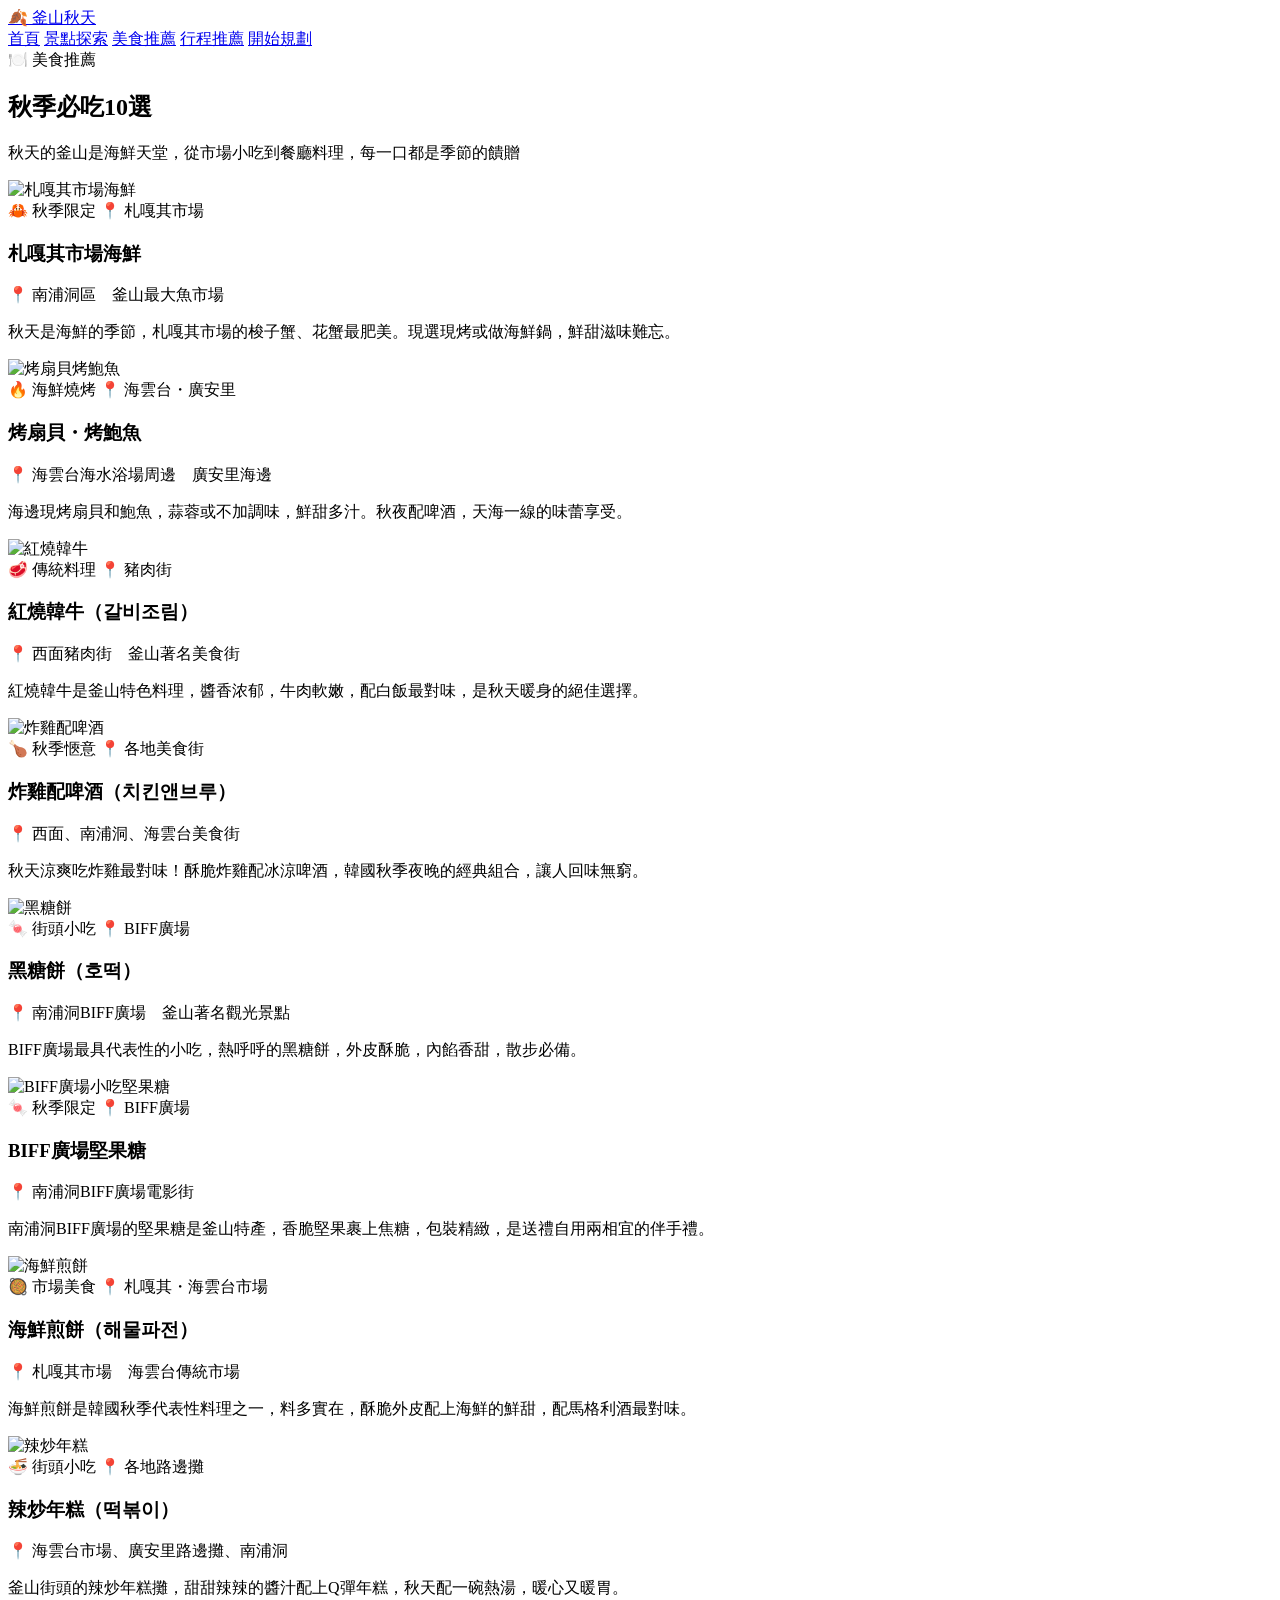
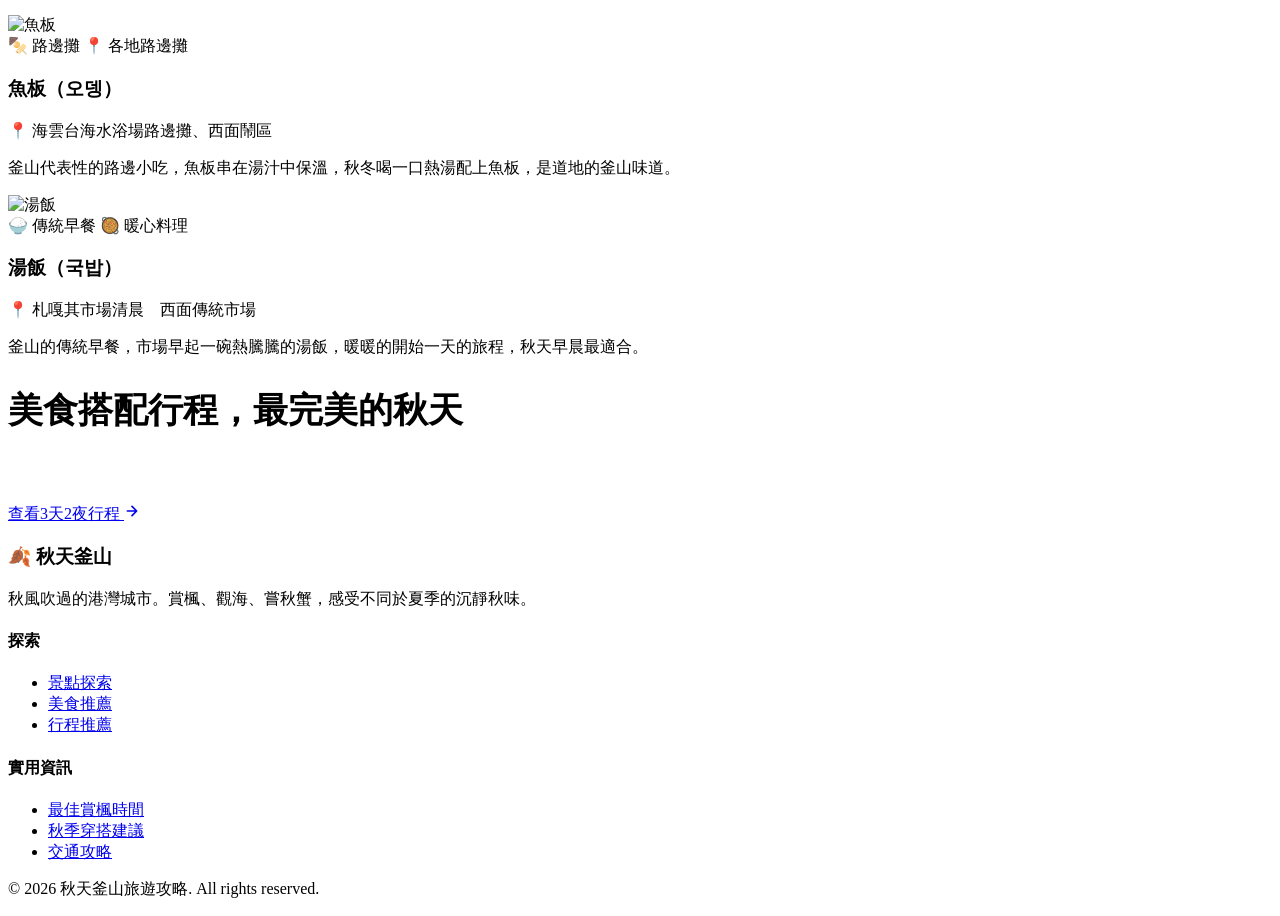
==== food.html @ a0a05d63 "Add food.html" ====
<!DOCTYPE html>
<html lang="zh-TW">
<head>
  <meta charset="UTF-8">
  <meta name="viewport" content="width=device-width, initial-scale=1.0">
  <title>美食推薦 | 秋天釜山・港灣的溫柔時光</title>
  <meta name="description" content="釜山秋季必吃10道美食：秋季螃蟹、烤扇貝、炸雞配啤酒、黑糖餅等。">
  <link rel="stylesheet" href="css/style.css">
  <link rel="icon" type="image/svg+xml" href="data:image/svg+xml,<svg xmlns='http://www.w3.org/2000/svg' viewBox='0 0 100 100'><text y='.9em' font-size='90'>🍂</text></svg>">
</head>
<body>

  <!-- HEADER -->
  <header class="header">
    <div class="header__inner">
      <a href="index.html" class="header__logo">
        🍂 <span>釜山</span>秋天
      </a>
      <nav class="nav" id="nav">
        <a href="index.html" class="nav__link">首頁</a>
        <a href="spots.html" class="nav__link">景點探索</a>
        <a href="food.html" class="nav__link active">美食推薦</a>
        <a href="itinerary.html" class="nav__link">行程推薦</a>
        <a href="itinerary.html" class="nav__cta">開始規劃</a>
      </nav>
      <div class="nav-toggle" id="navToggle" aria-label="選單">
        <span></span><span></span><span></span>
      </div>
    </div>
  </header>

  <!-- PAGE HEADER -->
  <section class="page-header">
    <div class="page-header__content container">
      <div class="page-header__eyebrow">
        <span>🍽️</span> 美食推薦
      </div>
      <h1 class="page-header__title">秋季必吃10選</h1>
      <p class="page-header__subtitle">秋天的釜山是海鮮天堂，從市場小吃到餐廳料理，每一口都是季節的饋贈</p>
    </div>
  </section>

  <!-- FOOD SECTION -->
  <section class="section" style="background: var(--bg-cream);">
    <div class="container">
      <div class="food-full-grid">

        <!-- food_01 -->
        <div class="food-full-card">
          <img class="food-full-card__img" src="images/food/food_01.jpg" alt="札嘎其市場海鮮" loading="lazy">
          <div class="food-full-card__body">
            <div class="spot-card__tags" style="margin-bottom:8px;">
              <span class="tag tag--gold">🦀 秋季限定</span>
              <span class="tag tag--navy">📍 札嘎其市場</span>
            </div>
            <h3 class="food-full-card__title">札嘎其市場海鮮</h3>
            <p class="food-full-card__location">📍 南浦洞區　釜山最大魚市場</p>
            <p class="food-full-card__desc">秋天是海鮮的季節，札嘎其市場的梭子蟹、花蟹最肥美。現選現烤或做海鮮鍋，鮮甜滋味難忘。</p>
          </div>
        </div>

        <!-- food_02 -->
        <div class="food-full-card">
          <img class="food-full-card__img" src="images/food/food_02.jpg" alt="烤扇貝烤鮑魚" loading="lazy">
          <div class="food-full-card__body">
            <div class="spot-card__tags" style="margin-bottom:8px;">
              <span class="tag tag--primary">🔥 海鮮燒烤</span>
              <span class="tag tag--navy">📍 海雲台・廣安里</span>
            </div>
            <h3 class="food-full-card__title">烤扇貝・烤鮑魚</h3>
            <p class="food-full-card__location">📍 海雲台海水浴場周邊　廣安里海邊</p>
            <p class="food-full-card__desc">海邊現烤扇貝和鮑魚，蒜蓉或不加調味，鮮甜多汁。秋夜配啤酒，天海一線的味蕾享受。</p>
          </div>
        </div>

        <!-- food_03 -->
        <div class="food-full-card">
          <img class="food-full-card__img" src="images/food/food_03.jpg" alt="紅燒韓牛" loading="lazy">
          <div class="food-full-card__body">
            <div class="spot-card__tags" style="margin-bottom:8px;">
              <span class="tag tag--coral">🥩 傳統料理</span>
              <span class="tag tag--navy">📍 豬肉街</span>
            </div>
            <h3 class="food-full-card__title">紅燒韓牛（갈비조림）</h3>
            <p class="food-full-card__location">📍 西面豬肉街　釜山著名美食街</p>
            <p class="food-full-card__desc">紅燒韓牛是釜山特色料理，醬香浓郁，牛肉軟嫩，配白飯最對味，是秋天暖身的絕佳選擇。</p>
          </div>
        </div>

        <!-- food_04 -->
        <div class="food-full-card">
          <img class="food-full-card__img" src="images/food/food_04_crop.jpg" alt="炸雞配啤酒" loading="lazy">
          <div class="food-full-card__body">
            <div class="spot-card__tags" style="margin-bottom:8px;">
              <span class="tag tag--coral">🍗 秋季愜意</span>
              <span class="tag tag--navy">📍 各地美食街</span>
            </div>
            <h3 class="food-full-card__title">炸雞配啤酒（치킨앤브루）</h3>
            <p class="food-full-card__location">📍 西面、南浦洞、海雲台美食街</p>
            <p class="food-full-card__desc">秋天涼爽吃炸雞最對味！酥脆炸雞配冰涼啤酒，韓國秋季夜晚的經典組合，讓人回味無窮。</p>
          </div>
        </div>

        <!-- food_05 -->
        <div class="food-full-card">
          <img class="food-full-card__img" src="images/food/food_05.jpg" alt="黑糖餅" loading="lazy">
          <div class="food-full-card__body">
            <div class="spot-card__tags" style="margin-bottom:8px;">
              <span class="tag tag--gold">🍬 街頭小吃</span>
              <span class="tag tag--navy">📍 BIFF廣場</span>
            </div>
            <h3 class="food-full-card__title">黑糖餅（호떡）</h3>
            <p class="food-full-card__location">📍 南浦洞BIFF廣場　釜山著名觀光景點</p>
            <p class="food-full-card__desc">BIFF廣場最具代表性的小吃，熱呼呼的黑糖餅，外皮酥脆，內餡香甜，散步必備。</p>
          </div>
        </div>

        <!-- food_06 -->
        <div class="food-full-card">
          <img class="food-full-card__img" src="images/food/food_06.jpg" alt="BIFF廣場小吃堅果糖" loading="lazy">
          <div class="food-full-card__body">
            <div class="spot-card__tags" style="margin-bottom:8px;">
              <span class="tag tag--gold">🍬 秋季限定</span>
              <span class="tag tag--navy">📍 BIFF廣場</span>
            </div>
            <h3 class="food-full-card__title">BIFF廣場堅果糖</h3>
            <p class="food-full-card__location">📍 南浦洞BIFF廣場電影街</p>
            <p class="food-full-card__desc">南浦洞BIFF廣場的堅果糖是釜山特產，香脆堅果裹上焦糖，包裝精緻，是送禮自用兩相宜的伴手禮。</p>
          </div>
        </div>

        <!-- food_07 -->
        <div class="food-full-card">
          <img class="food-full-card__img" src="images/food/food_07_crop.jpg" alt="海鮮煎餅" loading="lazy">
          <div class="food-full-card__body">
            <div class="spot-card__tags" style="margin-bottom:8px;">
              <span class="tag tag--primary">🥘 市場美食</span>
              <span class="tag tag--navy">📍 札嘎其・海雲台市場</span>
            </div>
            <h3 class="food-full-card__title">海鮮煎餅（해물파전）</h3>
            <p class="food-full-card__location">📍 札嘎其市場　海雲台傳統市場</p>
            <p class="food-full-card__desc">海鮮煎餅是韓國秋季代表性料理之一，料多實在，酥脆外皮配上海鮮的鮮甜，配馬格利酒最對味。</p>
          </div>
        </div>

        <!-- food_08 -->
        <div class="food-full-card">
          <img class="food-full-card__img" src="images/food/food_08.jpg" alt="辣炒年糕" loading="lazy">
          <div class="food-full-card__body">
            <div class="spot-card__tags" style="margin-bottom:8px;">
              <span class="tag tag--coral">🍜 街頭小吃</span>
              <span class="tag tag--navy">📍 各地路邊攤</span>
            </div>
            <h3 class="food-full-card__title">辣炒年糕（떡볶이）</h3>
            <p class="food-full-card__location">📍 海雲台市場、廣安里路邊攤、南浦洞</p>
            <p class="food-full-card__desc">釜山街頭的辣炒年糕攤，甜甜辣辣的醬汁配上Q彈年糕，秋天配一碗熱湯，暖心又暖胃。</p>
          </div>
        </div>

        <!-- food_09 -->
        <div class="food-full-card">
          <img class="food-full-card__img" src="images/food/food_09_crop.jpg" alt="魚板" loading="lazy">
          <div class="food-full-card__body">
            <div class="spot-card__tags" style="margin-bottom:8px;">
              <span class="tag tag--primary">🍢 路邊攤</span>
              <span class="tag tag--navy">📍 各地路邊攤</span>
            </div>
            <h3 class="food-full-card__title">魚板（오뎅）</h3>
            <p class="food-full-card__location">📍 海雲台海水浴場路邊攤、西面鬧區</p>
            <p class="food-full-card__desc">釜山代表性的路邊小吃，魚板串在湯汁中保溫，秋冬喝一口熱湯配上魚板，是道地的釜山味道。</p>
          </div>
        </div>

        <!-- food_10 -->
        <div class="food-full-card">
          <img class="food-full-card__img" src="images/food/food_10.jpg" alt="湯飯" loading="lazy">
          <div class="food-full-card__body">
            <div class="spot-card__tags" style="margin-bottom:8px;">
              <span class="tag tag--navy">🍚 傳統早餐</span>
              <span class="tag tag--gold">🥘 暖心料理</span>
            </div>
            <h3 class="food-full-card__title">湯飯（국밥）</h3>
            <p class="food-full-card__location">📍 札嘎其市場清晨　西面傳統市場</p>
            <p class="food-full-card__desc">釜山的傳統早餐，市場早起一碗熱騰騰的湯飯，暖暖的開始一天的旅程，秋天早晨最適合。</p>
          </div>
        </div>

      </div>
    </div>
  </section>

  <!-- CTA -->
  <section class="section" style="background: var(--secondary);">
    <div class="container text-center">
      <h2 style="font-family: var(--font-serif); color: var(--text-light); font-size: clamp(1.6rem, 3vw, 2.2rem); margin-bottom: 12px;">美食搭配行程，最完美的秋天</h2>
      <p style="color: rgba(255,255,255,0.65); margin-bottom: 32px;">安排好美食，接下來就是3天2夜的完整行程</p>
      <a href="itinerary.html" class="btn btn--primary">查看3天2夜行程 <svg width="16" height="16" viewBox="0 0 24 24" fill="none" stroke="currentColor" stroke-width="2.5" stroke-linecap="round" stroke-linejoin="round"><path d="M5 12h14M12 5l7 7-7 7"/></svg></a>
    </div>
  </section>

  <!-- FOOTER -->
  <footer class="footer">
    <div class="footer__inner">
      <div class="footer__top">
        <div class="footer__brand">
          <h3>🍂 秋天<span>釜山</span></h3>
          <p>秋風吹過的港灣城市。賞楓、觀海、嘗秋蟹，感受不同於夏季的沉靜秋味。</p>
        </div>
        <div class="footer__col">
          <h4>探索</h4>
          <ul>
            <li><a href="spots.html">景點探索</a></li>
            <li><a href="food.html">美食推薦</a></li>
            <li><a href="itinerary.html">行程推薦</a></li>
          </ul>
        </div>
        <div class="footer__col">
          <h4>實用資訊</h4>
          <ul>
            <li><a href="#">最佳賞楓時間</a></li>
            <li><a href="#">秋季穿搭建議</a></li>
            <li><a href="#">交通攻略</a></li>
          </ul>
        </div>
      </div>
      <div class="footer__bottom">
        <p class="footer__copy">&copy; 2026 秋天釜山旅遊攻略. All rights reserved.</p>
      </div>
    </div>
  </footer>

  <script src="js/main.js"></script>
</body>
</html>
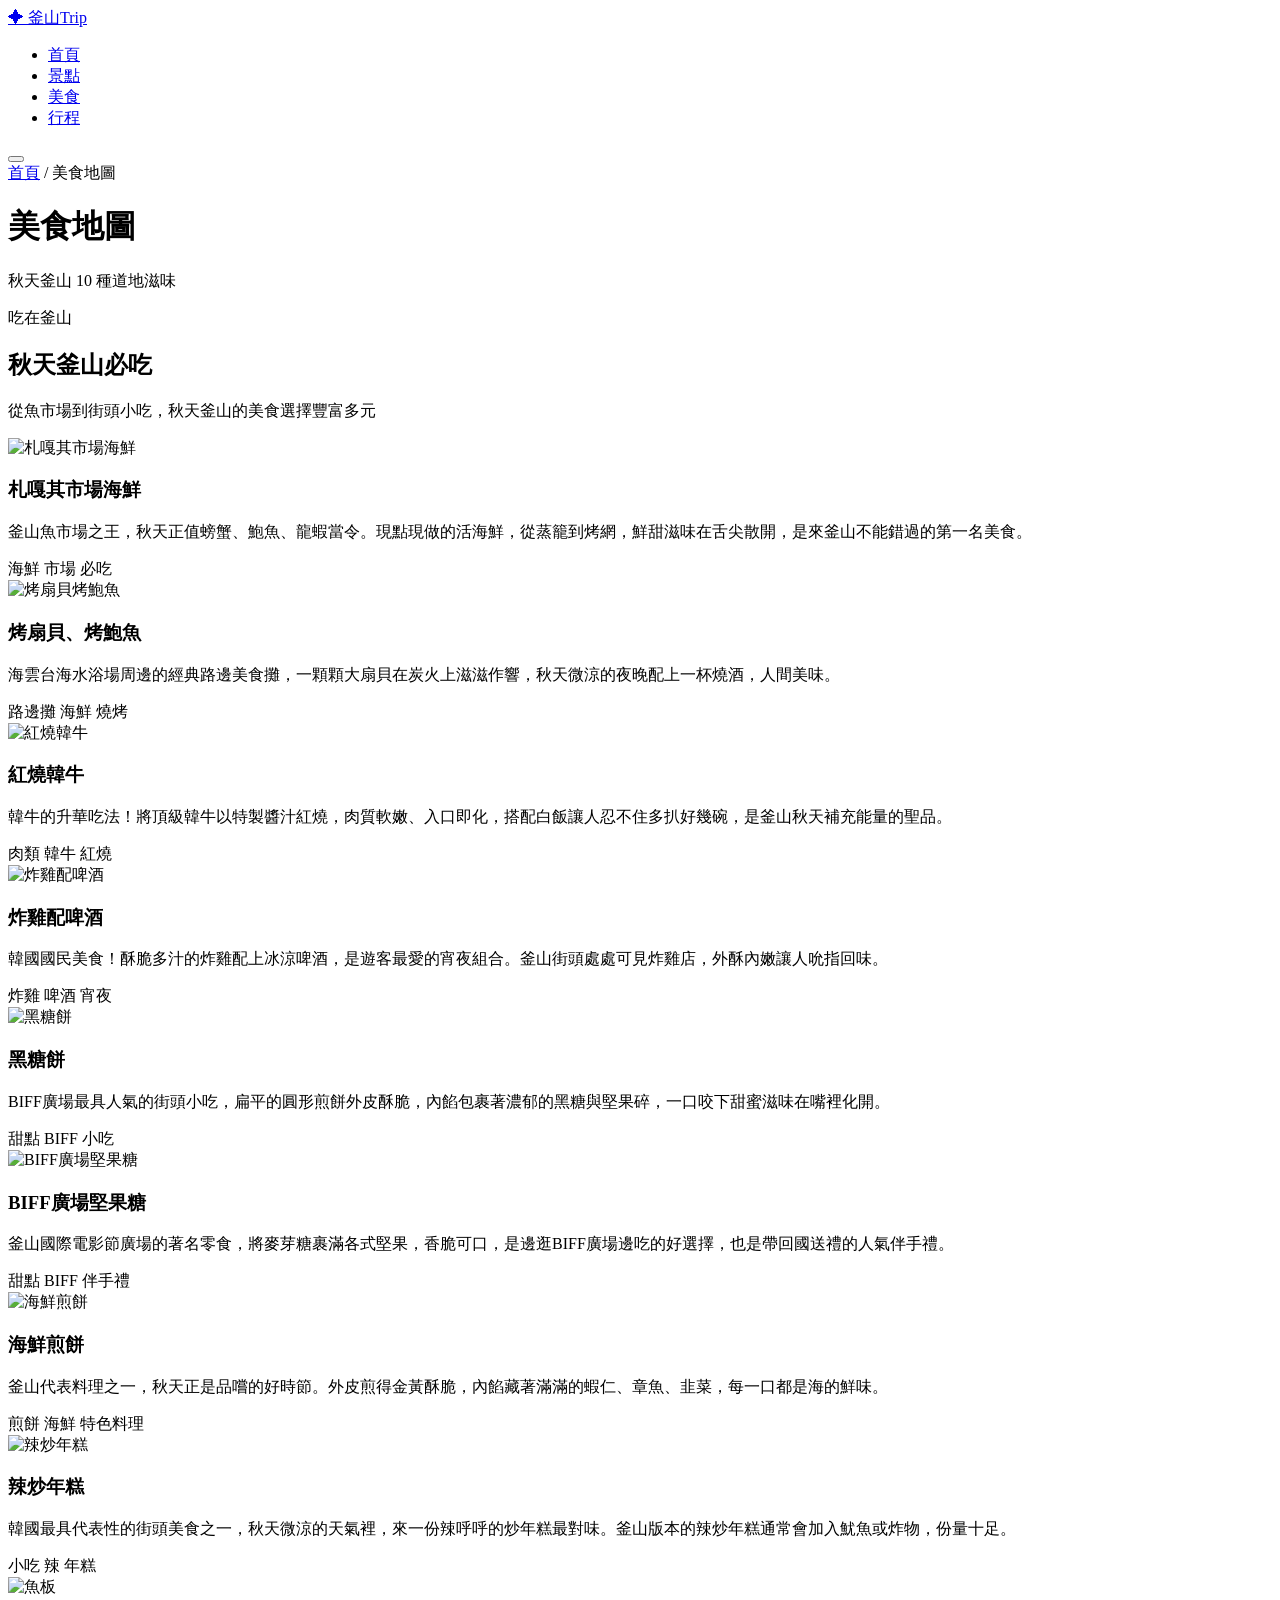
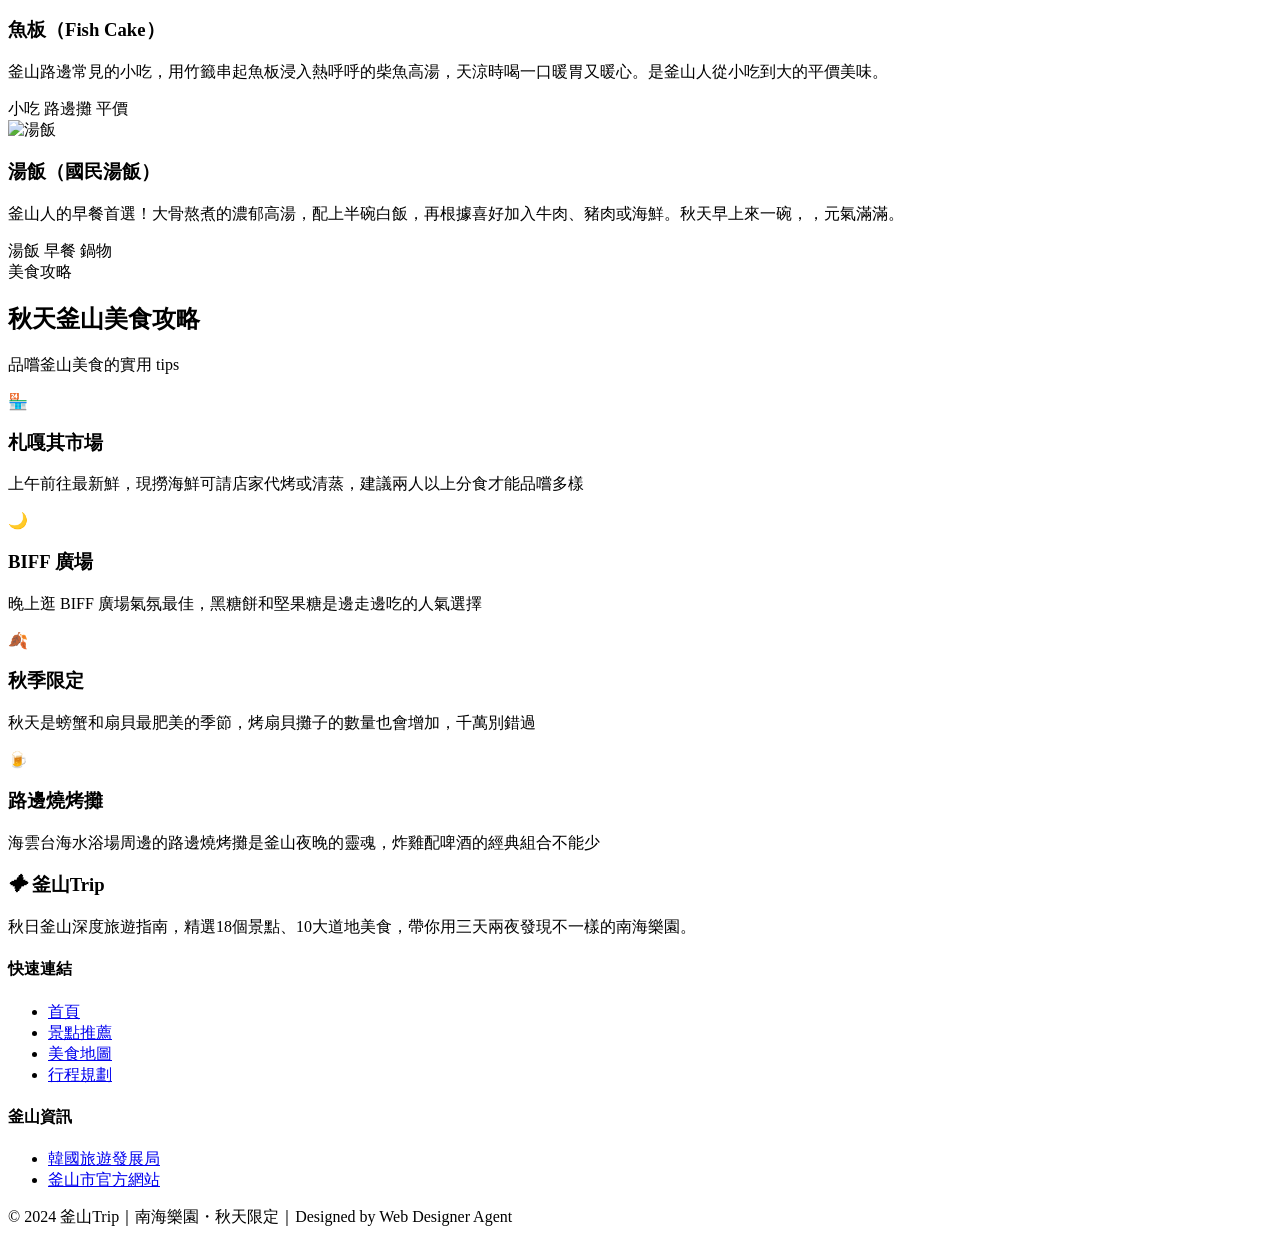
==== commit f81283a6: "Upload food.html" ====
--- a/food.html
+++ b/food.html
@@ -3,229 +3,269 @@
 <head>
   <meta charset="UTF-8">
   <meta name="viewport" content="width=device-width, initial-scale=1.0">
-  <title>美食推薦 | 秋天釜山・港灣的溫柔時光</title>
-  <meta name="description" content="釜山秋季必吃10道美食：秋季螃蟹、烤扇貝、炸雞配啤酒、黑糖餅等。">
+  <title>美食地圖｜秋日釜山深度之旅</title>
+  <meta name="description" content="釜山道地美食推薦：札嘎其市場海鮮、烤扇貝、紅燒韓牛、炸雞配啤酒、黑糖餅、海鮮煎餅、辣炒年糕等10大人氣美食。">
   <link rel="stylesheet" href="css/style.css">
-  <link rel="icon" type="image/svg+xml" href="data:image/svg+xml,<svg xmlns='http://www.w3.org/2000/svg' viewBox='0 0 100 100'><text y='.9em' font-size='90'>🍂</text></svg>">
 </head>
 <body>
-
-  <!-- HEADER -->
-  <header class="header">
-    <div class="header__inner">
-      <a href="index.html" class="header__logo">
-        🍂 <span>釜山</span>秋天
-      </a>
-      <nav class="nav" id="nav">
-        <a href="index.html" class="nav__link">首頁</a>
-        <a href="spots.html" class="nav__link">景點探索</a>
-        <a href="food.html" class="nav__link active">美食推薦</a>
-        <a href="itinerary.html" class="nav__link">行程推薦</a>
-        <a href="itinerary.html" class="nav__cta">開始規劃</a>
-      </nav>
-      <div class="nav-toggle" id="navToggle" aria-label="選單">
-        <span></span><span></span><span></span>
-      </div>
+  <!-- Navigation -->
+  <nav class="navbar">
+    <a href="index.html" class="nav-logo"><span>✦</span> 釜山Trip</a>
+    <ul class="nav-links">
+      <li><a href="index.html">首頁</a></li>
+      <li><a href="spots.html">景點</a></li>
+      <li><a href="food.html" class="active">美食</a></li>
+      <li><a href="itinerary.html">行程</a></li>
+    </ul>
+    <button class="mobile-toggle" aria-label="選單">
+      <span></span><span></span><span></span>
+    </button>
+  </nav>
+
+  <!-- Page Header -->
+  <header class="page-header">
+    <div class="container">
+      <div class="breadcrumb">
+        <a href="index.html">首頁</a> / <span>美食地圖</span>
+      </div>
+      <h1>美食地圖</h1>
+      <p>秋天釜山 10 種道地滋味</p>
     </div>
   </header>
 
-  <!-- PAGE HEADER -->
-  <section class="page-header">
-    <div class="page-header__content container">
-      <div class="page-header__eyebrow">
-        <span>🍽️</span> 美食推薦
-      </div>
-      <h1 class="page-header__title">秋季必吃10選</h1>
-      <p class="page-header__subtitle">秋天的釜山是海鮮天堂，從市場小吃到餐廳料理，每一口都是季節的饋贈</p>
+  <!-- Food Grid -->
+  <section class="section section-light">
+    <div class="container">
+      <div class="section-header">
+        <div class="section-tag">吃在釜山</div>
+        <h2>秋天釜山必吃</h2>
+        <p>從魚市場到街頭小吃，秋天釜山的美食選擇豐富多元</p>
+      </div>
+      <div class="cards-grid" style="grid-template-columns: repeat(auto-fill, minmax(280px, 1fr));">
+
+        <!-- food_01 札嘎其市場海鮮 -->
+        <div class="food-card fade-in">
+          <div class="card-image">
+            <img src="images/food/food_01.jpg" alt="札嘎其市場海鮮" loading="lazy">
+          </div>
+          <div class="card-content">
+            <h3>札嘎其市場海鮮</h3>
+            <p>釜山魚市場之王，秋天正值螃蟹、鮑魚、龍蝦當令。現點現做的活海鮮，從蒸籠到烤網，鮮甜滋味在舌尖散開，是來釜山不能錯過的第一名美食。</p>
+            <div class="card-tags">
+              <span class="tag">海鮮</span>
+              <span class="tag">市場</span>
+              <span class="tag">必吃</span>
+            </div>
+          </div>
+        </div>
+
+        <!-- food_02 烤扇貝、烤鮑魚 -->
+        <div class="food-card fade-in">
+          <div class="card-image">
+            <img src="images/food/food_02.jpg" alt="烤扇貝烤鮑魚" loading="lazy">
+          </div>
+          <div class="card-content">
+            <h3>烤扇貝、烤鮑魚</h3>
+            <p>海雲台海水浴場周邊的經典路邊美食攤，一顆顆大扇貝在炭火上滋滋作響，秋天微涼的夜晚配上一杯燒酒，人間美味。</p>
+            <div class="card-tags">
+              <span class="tag">路邊攤</span>
+              <span class="tag">海鮮</span>
+              <span class="tag">燒烤</span>
+            </div>
+          </div>
+        </div>
+
+        <!-- food_03 紅燒韓牛 -->
+        <div class="food-card fade-in">
+          <div class="card-image">
+            <img src="images/food/food_03.jpg" alt="紅燒韓牛" loading="lazy">
+          </div>
+          <div class="card-content">
+            <h3>紅燒韓牛</h3>
+            <p>韓牛的升華吃法！將頂級韓牛以特製醬汁紅燒，肉質軟嫩、入口即化，搭配白飯讓人忍不住多扒好幾碗，是釜山秋天補充能量的聖品。</p>
+            <div class="card-tags">
+              <span class="tag">肉類</span>
+              <span class="tag">韓牛</span>
+              <span class="tag">紅燒</span>
+            </div>
+          </div>
+        </div>
+
+        <!-- food_04 炸雞配啤酒 -->
+        <div class="food-card fade-in">
+          <div class="card-image">
+            <img src="images/food/food_04.jpg" alt="炸雞配啤酒" loading="lazy">
+          </div>
+          <div class="card-content">
+            <h3>炸雞配啤酒</h3>
+            <p>韓國國民美食！酥脆多汁的炸雞配上冰涼啤酒，是遊客最愛的宵夜組合。釜山街頭處處可見炸雞店，外酥內嫩讓人吮指回味。</p>
+            <div class="card-tags">
+              <span class="tag">炸雞</span>
+              <span class="tag">啤酒</span>
+              <span class="tag">宵夜</span>
+            </div>
+          </div>
+        </div>
+
+        <!-- food_05 黑糖餅 -->
+        <div class="food-card fade-in">
+          <div class="card-image">
+            <img src="images/food/food_05.jpg" alt="黑糖餅" loading="lazy">
+          </div>
+          <div class="card-content">
+            <h3>黑糖餅</h3>
+            <p>BIFF廣場最具人氣的街頭小吃，扁平的圓形煎餅外皮酥脆，內餡包裹著濃郁的黑糖與堅果碎，一口咬下甜蜜滋味在嘴裡化開。</p>
+            <div class="card-tags">
+              <span class="tag">甜點</span>
+              <span class="tag">BIFF</span>
+              <span class="tag">小吃</span>
+            </div>
+          </div>
+        </div>
+
+        <!-- food_06 BIFF廣場堅果糖 -->
+        <div class="food-card fade-in">
+          <div class="card-image">
+            <img src="images/food/food_06.jpg" alt="BIFF廣場堅果糖" loading="lazy">
+          </div>
+          <div class="card-content">
+            <h3>BIFF廣場堅果糖</h3>
+            <p>釜山國際電影節廣場的著名零食，將麥芽糖裹滿各式堅果，香脆可口，是邊逛BIFF廣場邊吃的好選擇，也是帶回國送禮的人氣伴手禮。</p>
+            <div class="card-tags">
+              <span class="tag">甜點</span>
+              <span class="tag">BIFF</span>
+              <span class="tag">伴手禮</span>
+            </div>
+          </div>
+        </div>
+
+        <!-- food_07 海鮮煎餅 -->
+        <div class="food-card fade-in">
+          <div class="card-image">
+            <img src="images/food/food_07.jpg" alt="海鮮煎餅" loading="lazy">
+          </div>
+          <div class="card-content">
+            <h3>海鮮煎餅</h3>
+            <p>釜山代表料理之一，秋天正是品嚐的好時節。外皮煎得金黃酥脆，內餡藏著滿滿的蝦仁、章魚、韭菜，每一口都是海的鮮味。</p>
+            <div class="card-tags">
+              <span class="tag">煎餅</span>
+              <span class="tag">海鮮</span>
+              <span class="tag">特色料理</span>
+            </div>
+          </div>
+        </div>
+
+        <!-- food_08 辣炒年糕 -->
+        <div class="food-card fade-in">
+          <div class="card-image">
+            <img src="images/food/food_08.jpg" alt="辣炒年糕" loading="lazy">
+          </div>
+          <div class="card-content">
+            <h3>辣炒年糕</h3>
+            <p>韓國最具代表性的街頭美食之一，秋天微涼的天氣裡，來一份辣呼呼的炒年糕最對味。釜山版本的辣炒年糕通常會加入魷魚或炸物，份量十足。</p>
+            <div class="card-tags">
+              <span class="tag">小吃</span>
+              <span class="tag">辣</span>
+              <span class="tag">年糕</span>
+            </div>
+          </div>
+        </div>
+
+        <!-- food_09 魚板 -->
+        <div class="food-card fade-in">
+          <div class="card-image">
+            <img src="images/food/food_09.jpg" alt="魚板" loading="lazy">
+          </div>
+          <div class="card-content">
+            <h3>魚板（Fish Cake）</h3>
+            <p>釜山路邊常見的小吃，用竹籤串起魚板浸入熱呼呼的柴魚高湯，天涼時喝一口暖胃又暖心。是釜山人從小吃到大的平價美味。</p>
+            <div class="card-tags">
+              <span class="tag">小吃</span>
+              <span class="tag">路邊攤</span>
+              <span class="tag">平價</span>
+            </div>
+          </div>
+        </div>
+
+        <!-- food_10 湯飯 -->
+        <div class="food-card fade-in">
+          <div class="card-image">
+            <img src="images/food/food_10.jpg" alt="湯飯" loading="lazy">
+          </div>
+          <div class="card-content">
+            <h3>湯飯（國民湯飯）</h3>
+            <p>釜山人的早餐首選！大骨熬煮的濃郁高湯，配上半碗白飯，再根據喜好加入牛肉、豬肉或海鮮。秋天早上來一碗，，元氣滿滿。</p>
+            <div class="card-tags">
+              <span class="tag">湯飯</span>
+              <span class="tag">早餐</span>
+              <span class="tag">鍋物</span>
+            </div>
+          </div>
+        </div>
+
+      </div>
     </div>
   </section>
 
-  <!-- FOOD SECTION -->
-  <section class="section" style="background: var(--bg-cream);">
+  <!-- Food Tips -->
+  <section class="section">
     <div class="container">
-      <div class="food-full-grid">
-
-        <!-- food_01 -->
-        <div class="food-full-card">
-          <img class="food-full-card__img" src="images/food/food_01.jpg" alt="札嘎其市場海鮮" loading="lazy">
-          <div class="food-full-card__body">
-            <div class="spot-card__tags" style="margin-bottom:8px;">
-              <span class="tag tag--gold">🦀 秋季限定</span>
-              <span class="tag tag--navy">📍 札嘎其市場</span>
-            </div>
-            <h3 class="food-full-card__title">札嘎其市場海鮮</h3>
-            <p class="food-full-card__location">📍 南浦洞區　釜山最大魚市場</p>
-            <p class="food-full-card__desc">秋天是海鮮的季節，札嘎其市場的梭子蟹、花蟹最肥美。現選現烤或做海鮮鍋，鮮甜滋味難忘。</p>
-          </div>
-        </div>
-
-        <!-- food_02 -->
-        <div class="food-full-card">
-          <img class="food-full-card__img" src="images/food/food_02.jpg" alt="烤扇貝烤鮑魚" loading="lazy">
-          <div class="food-full-card__body">
-            <div class="spot-card__tags" style="margin-bottom:8px;">
-              <span class="tag tag--primary">🔥 海鮮燒烤</span>
-              <span class="tag tag--navy">📍 海雲台・廣安里</span>
-            </div>
-            <h3 class="food-full-card__title">烤扇貝・烤鮑魚</h3>
-            <p class="food-full-card__location">📍 海雲台海水浴場周邊　廣安里海邊</p>
-            <p class="food-full-card__desc">海邊現烤扇貝和鮑魚，蒜蓉或不加調味，鮮甜多汁。秋夜配啤酒，天海一線的味蕾享受。</p>
-          </div>
-        </div>
-
-        <!-- food_03 -->
-        <div class="food-full-card">
-          <img class="food-full-card__img" src="images/food/food_03.jpg" alt="紅燒韓牛" loading="lazy">
-          <div class="food-full-card__body">
-            <div class="spot-card__tags" style="margin-bottom:8px;">
-              <span class="tag tag--coral">🥩 傳統料理</span>
-              <span class="tag tag--navy">📍 豬肉街</span>
-            </div>
-            <h3 class="food-full-card__title">紅燒韓牛（갈비조림）</h3>
-            <p class="food-full-card__location">📍 西面豬肉街　釜山著名美食街</p>
-            <p class="food-full-card__desc">紅燒韓牛是釜山特色料理，醬香浓郁，牛肉軟嫩，配白飯最對味，是秋天暖身的絕佳選擇。</p>
-          </div>
-        </div>
-
-        <!-- food_04 -->
-        <div class="food-full-card">
-          <img class="food-full-card__img" src="images/food/food_04_crop.jpg" alt="炸雞配啤酒" loading="lazy">
-          <div class="food-full-card__body">
-            <div class="spot-card__tags" style="margin-bottom:8px;">
-              <span class="tag tag--coral">🍗 秋季愜意</span>
-              <span class="tag tag--navy">📍 各地美食街</span>
-            </div>
-            <h3 class="food-full-card__title">炸雞配啤酒（치킨앤브루）</h3>
-            <p class="food-full-card__location">📍 西面、南浦洞、海雲台美食街</p>
-            <p class="food-full-card__desc">秋天涼爽吃炸雞最對味！酥脆炸雞配冰涼啤酒，韓國秋季夜晚的經典組合，讓人回味無窮。</p>
-          </div>
-        </div>
-
-        <!-- food_05 -->
-        <div class="food-full-card">
-          <img class="food-full-card__img" src="images/food/food_05.jpg" alt="黑糖餅" loading="lazy">
-          <div class="food-full-card__body">
-            <div class="spot-card__tags" style="margin-bottom:8px;">
-              <span class="tag tag--gold">🍬 街頭小吃</span>
-              <span class="tag tag--navy">📍 BIFF廣場</span>
-            </div>
-            <h3 class="food-full-card__title">黑糖餅（호떡）</h3>
-            <p class="food-full-card__location">📍 南浦洞BIFF廣場　釜山著名觀光景點</p>
-            <p class="food-full-card__desc">BIFF廣場最具代表性的小吃，熱呼呼的黑糖餅，外皮酥脆，內餡香甜，散步必備。</p>
-          </div>
-        </div>
-
-        <!-- food_06 -->
-        <div class="food-full-card">
-          <img class="food-full-card__img" src="images/food/food_06.jpg" alt="BIFF廣場小吃堅果糖" loading="lazy">
-          <div class="food-full-card__body">
-            <div class="spot-card__tags" style="margin-bottom:8px;">
-              <span class="tag tag--gold">🍬 秋季限定</span>
-              <span class="tag tag--navy">📍 BIFF廣場</span>
-            </div>
-            <h3 class="food-full-card__title">BIFF廣場堅果糖</h3>
-            <p class="food-full-card__location">📍 南浦洞BIFF廣場電影街</p>
-            <p class="food-full-card__desc">南浦洞BIFF廣場的堅果糖是釜山特產，香脆堅果裹上焦糖，包裝精緻，是送禮自用兩相宜的伴手禮。</p>
-          </div>
-        </div>
-
-        <!-- food_07 -->
-        <div class="food-full-card">
-          <img class="food-full-card__img" src="images/food/food_07_crop.jpg" alt="海鮮煎餅" loading="lazy">
-          <div class="food-full-card__body">
-            <div class="spot-card__tags" style="margin-bottom:8px;">
-              <span class="tag tag--primary">🥘 市場美食</span>
-              <span class="tag tag--navy">📍 札嘎其・海雲台市場</span>
-            </div>
-            <h3 class="food-full-card__title">海鮮煎餅（해물파전）</h3>
-            <p class="food-full-card__location">📍 札嘎其市場　海雲台傳統市場</p>
-            <p class="food-full-card__desc">海鮮煎餅是韓國秋季代表性料理之一，料多實在，酥脆外皮配上海鮮的鮮甜，配馬格利酒最對味。</p>
-          </div>
-        </div>
-
-        <!-- food_08 -->
-        <div class="food-full-card">
-          <img class="food-full-card__img" src="images/food/food_08.jpg" alt="辣炒年糕" loading="lazy">
-          <div class="food-full-card__body">
-            <div class="spot-card__tags" style="margin-bottom:8px;">
-              <span class="tag tag--coral">🍜 街頭小吃</span>
-              <span class="tag tag--navy">📍 各地路邊攤</span>
-            </div>
-            <h3 class="food-full-card__title">辣炒年糕（떡볶이）</h3>
-            <p class="food-full-card__location">📍 海雲台市場、廣安里路邊攤、南浦洞</p>
-            <p class="food-full-card__desc">釜山街頭的辣炒年糕攤，甜甜辣辣的醬汁配上Q彈年糕，秋天配一碗熱湯，暖心又暖胃。</p>
-          </div>
-        </div>
-
-        <!-- food_09 -->
-        <div class="food-full-card">
-          <img class="food-full-card__img" src="images/food/food_09_crop.jpg" alt="魚板" loading="lazy">
-          <div class="food-full-card__body">
-            <div class="spot-card__tags" style="margin-bottom:8px;">
-              <span class="tag tag--primary">🍢 路邊攤</span>
-              <span class="tag tag--navy">📍 各地路邊攤</span>
-            </div>
-            <h3 class="food-full-card__title">魚板（오뎅）</h3>
-            <p class="food-full-card__location">📍 海雲台海水浴場路邊攤、西面鬧區</p>
-            <p class="food-full-card__desc">釜山代表性的路邊小吃，魚板串在湯汁中保溫，秋冬喝一口熱湯配上魚板，是道地的釜山味道。</p>
-          </div>
-        </div>
-
-        <!-- food_10 -->
-        <div class="food-full-card">
-          <img class="food-full-card__img" src="images/food/food_10.jpg" alt="湯飯" loading="lazy">
-          <div class="food-full-card__body">
-            <div class="spot-card__tags" style="margin-bottom:8px;">
-              <span class="tag tag--navy">🍚 傳統早餐</span>
-              <span class="tag tag--gold">🥘 暖心料理</span>
-            </div>
-            <h3 class="food-full-card__title">湯飯（국밥）</h3>
-            <p class="food-full-card__location">📍 札嘎其市場清晨　西面傳統市場</p>
-            <p class="food-full-card__desc">釜山的傳統早餐，市場早起一碗熱騰騰的湯飯，暖暖的開始一天的旅程，秋天早晨最適合。</p>
-          </div>
-        </div>
-
+      <div class="section-header">
+        <div class="section-tag">美食攻略</div>
+        <h2>秋天釜山美食攻略</h2>
+        <p>品嚐釜山美食的實用 tips</p>
+      </div>
+      <div class="features-grid">
+        <div class="feature-card fade-in">
+          <div class="feature-icon">🏪</div>
+          <h3>札嘎其市場</h3>
+          <p>上午前往最新鮮，現撈海鮮可請店家代烤或清蒸，建議兩人以上分食才能品嚐多樣</p>
+        </div>
+        <div class="feature-card fade-in">
+          <div class="feature-icon">🌙</div>
+          <h3>BIFF 廣場</h3>
+          <p>晚上逛 BIFF 廣場氣氛最佳，黑糖餅和堅果糖是邊走邊吃的人氣選擇</p>
+        </div>
+        <div class="feature-card fade-in">
+          <div class="feature-icon">🍂</div>
+          <h3>秋季限定</h3>
+          <p>秋天是螃蟹和扇貝最肥美的季節，烤扇貝攤子的數量也會增加，千萬別錯過</p>
+        </div>
+        <div class="feature-card fade-in">
+          <div class="feature-icon">🍺</div>
+          <h3>路邊燒烤攤</h3>
+          <p>海雲台海水浴場周邊的路邊燒烤攤是釜山夜晚的靈魂，炸雞配啤酒的經典組合不能少</p>
+        </div>
       </div>
     </div>
   </section>
 
-  <!-- CTA -->
-  <section class="section" style="background: var(--secondary);">
-    <div class="container text-center">
-      <h2 style="font-family: var(--font-serif); color: var(--text-light); font-size: clamp(1.6rem, 3vw, 2.2rem); margin-bottom: 12px;">美食搭配行程，最完美的秋天</h2>
-      <p style="color: rgba(255,255,255,0.65); margin-bottom: 32px;">安排好美食，接下來就是3天2夜的完整行程</p>
-      <a href="itinerary.html" class="btn btn--primary">查看3天2夜行程 <svg width="16" height="16" viewBox="0 0 24 24" fill="none" stroke="currentColor" stroke-width="2.5" stroke-linecap="round" stroke-linejoin="round"><path d="M5 12h14M12 5l7 7-7 7"/></svg></a>
-    </div>
-  </section>
-
-  <!-- FOOTER -->
+  <!-- Footer -->
   <footer class="footer">
-    <div class="footer__inner">
-      <div class="footer__top">
-        <div class="footer__brand">
-          <h3>🍂 秋天<span>釜山</span></h3>
-          <p>秋風吹過的港灣城市。賞楓、觀海、嘗秋蟹，感受不同於夏季的沉靜秋味。</p>
-        </div>
-        <div class="footer__col">
-          <h4>探索</h4>
-          <ul>
-            <li><a href="spots.html">景點探索</a></li>
-            <li><a href="food.html">美食推薦</a></li>
-            <li><a href="itinerary.html">行程推薦</a></li>
-          </ul>
-        </div>
-        <div class="footer__col">
-          <h4>實用資訊</h4>
-          <ul>
-            <li><a href="#">最佳賞楓時間</a></li>
-            <li><a href="#">秋季穿搭建議</a></li>
-            <li><a href="#">交通攻略</a></li>
-          </ul>
-        </div>
-      </div>
-      <div class="footer__bottom">
-        <p class="footer__copy">&copy; 2026 秋天釜山旅遊攻略. All rights reserved.</p>
-      </div>
+    <div class="footer-inner">
+      <div class="footer-brand">
+        <h3><em>✦</em> 釜山Trip</h3>
+        <p>秋日釜山深度旅遊指南，精選18個景點、10大道地美食，帶你用三天兩夜發現不一樣的南海樂園。</p>
+      </div>
+      <div class="footer-links">
+        <h4>快速連結</h4>
+        <ul>
+          <li><a href="index.html">首頁</a></li>
+          <li><a href="spots.html">景點推薦</a></li>
+          <li><a href="food.html">美食地圖</a></li>
+          <li><a href="itinerary.html">行程規劃</a></li>
+        </ul>
+      </div>
+      <div class="footer-links">
+        <h4>釜山資訊</h4>
+        <ul>
+          <li><a href="https://www.bisco.or.kr" target="_blank">韓國旅遊發展局</a></li>
+          <li><a href="https://www.busan.go.kr" target="_blank">釜山市官方網站</a></li>
+        </ul>
+      </div>
+    </div>
+    <div class="footer-bottom">
+      <p>© 2024 釜山Trip｜南海樂園・秋天限定｜Designed by Web Designer Agent</p>
     </div>
   </footer>
 
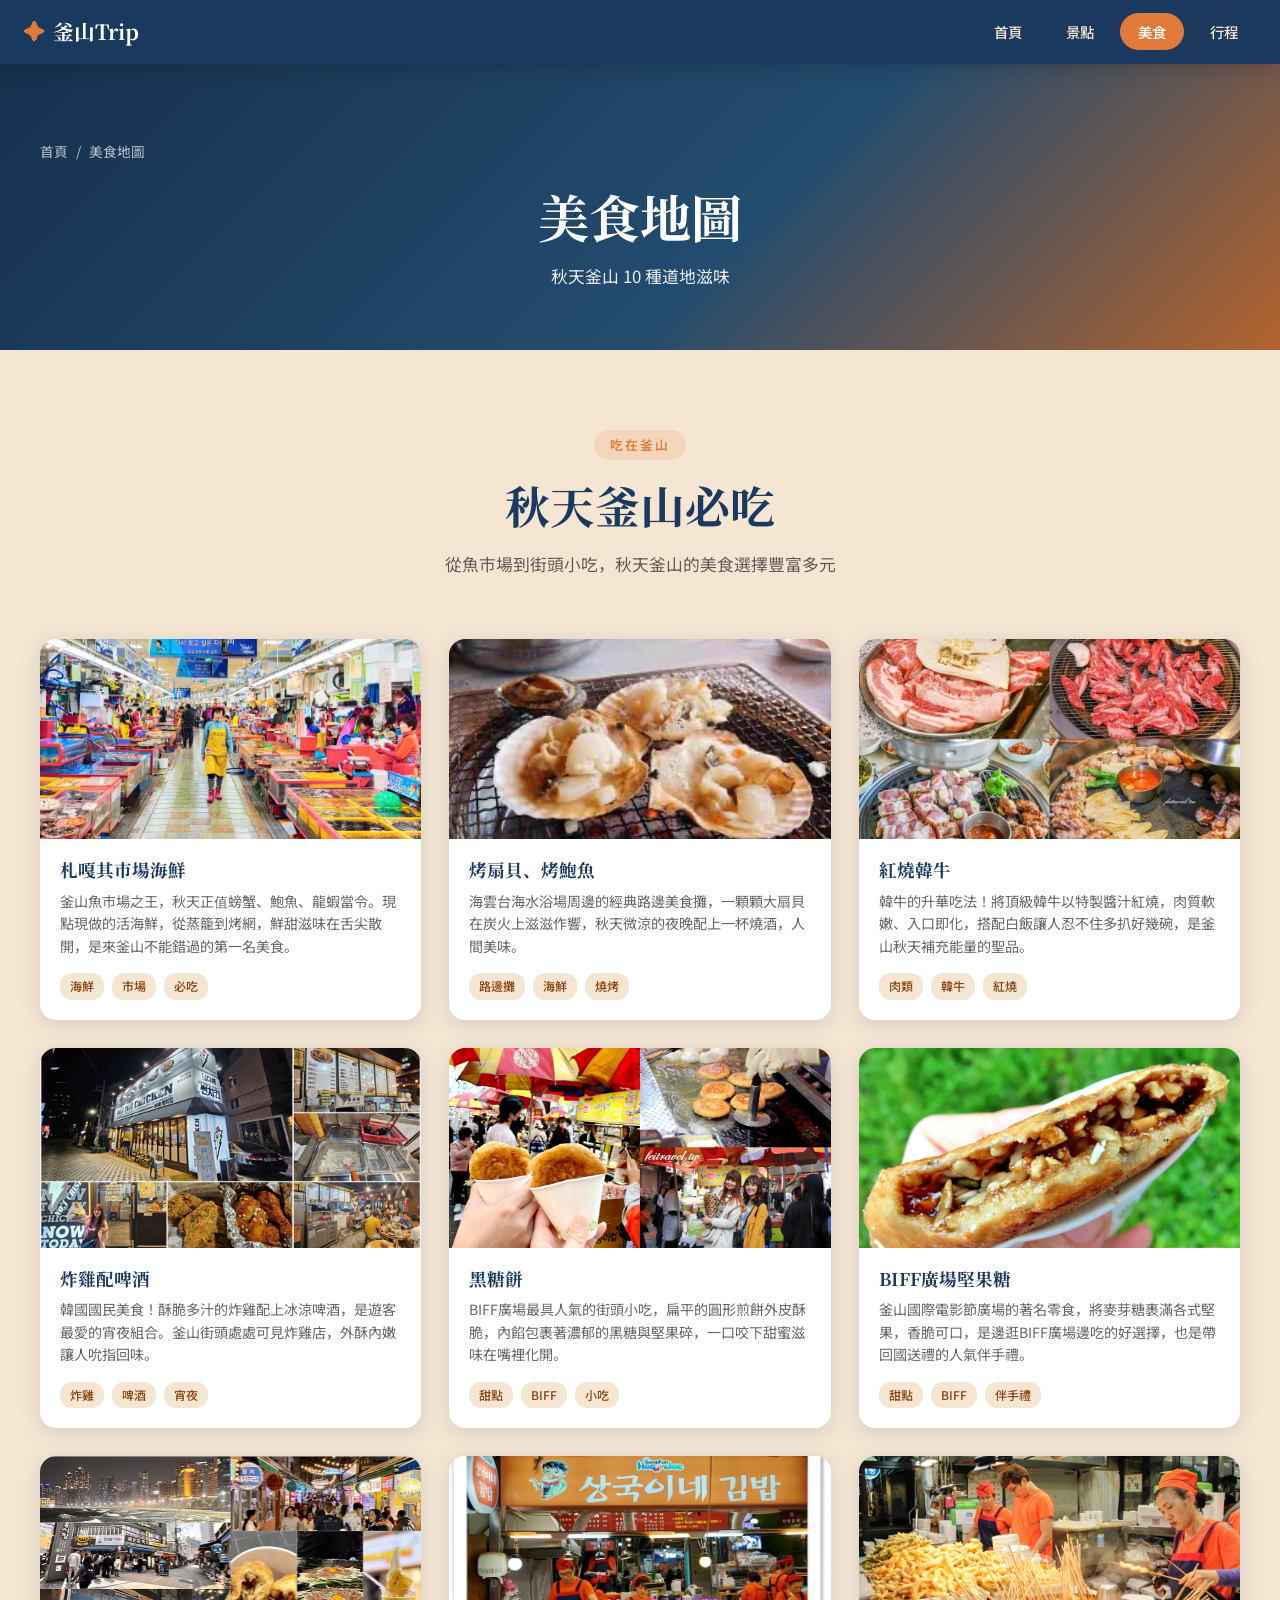
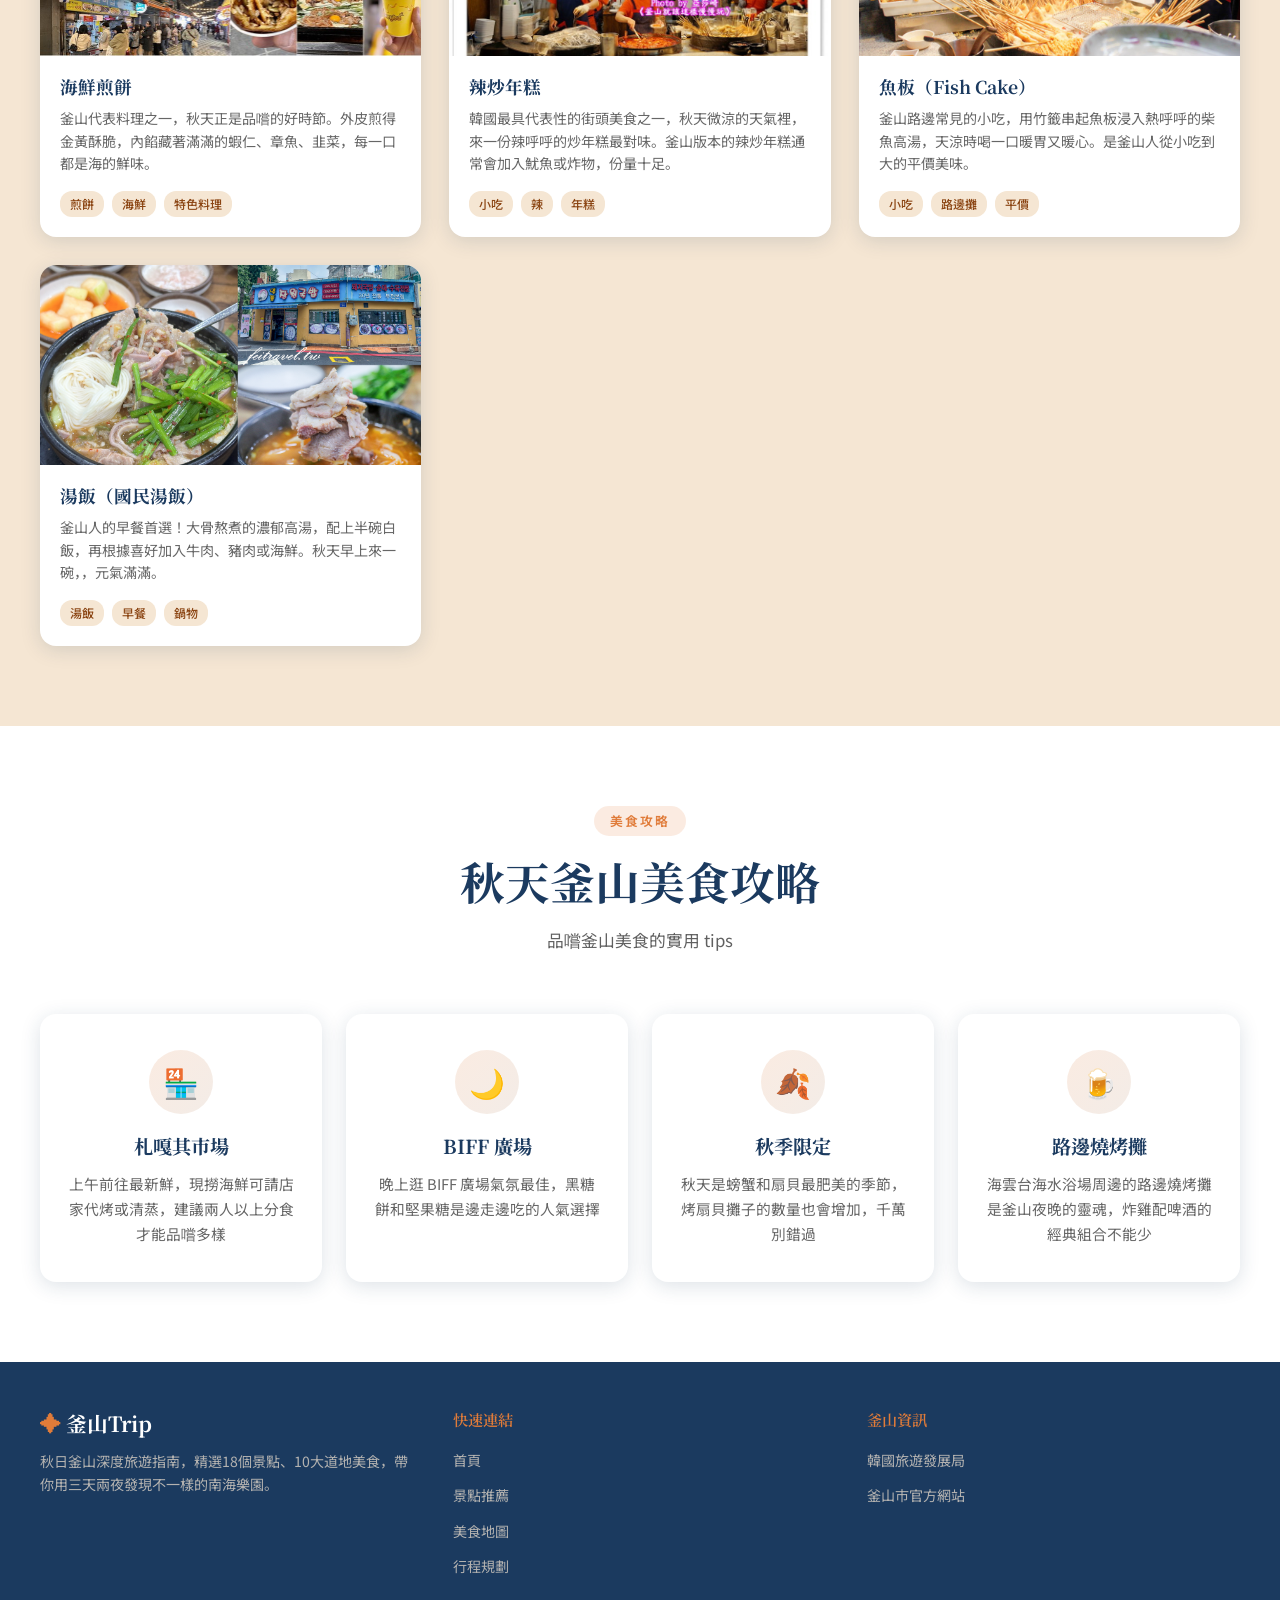
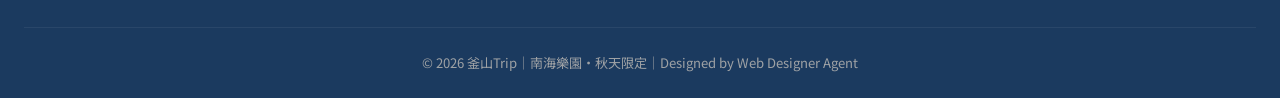
==== commit 9ebc0c6a: "Update to 2026" ====
--- a/food.html
+++ b/food.html
@@ -265,7 +265,7 @@
       </div>
     </div>
     <div class="footer-bottom">
-      <p>© 2024 釜山Trip｜南海樂園・秋天限定｜Designed by Web Designer Agent</p>
+      <p>© 2026 釜山Trip｜南海樂園・秋天限定｜Designed by Web Designer Agent</p>
     </div>
   </footer>
 
--- a/css/style.css
+++ b/css/style.css
@@ -0,0 +1,864 @@
+/* ========================================
+   Busan Trip - 釜山深度旅遊網站
+   暖秋海洋主題 (Warm Autumn Ocean)
+   ======================================== */
+
+@import url('https://fonts.googleapis.com/css2?family=Noto+Sans+JP:wght@300;400;500;700&family=Noto+Serif+JP:wght@400;600;700&display=swap');
+
+/* ---------- Variables ---------- */
+:root {
+  --primary: #E07B39;       /* 夕陽橘 */
+  --secondary: #1B3A5F;     /* 深海軍藍 */
+  --accent: #8B4513;        /* 楓葉褐 */
+  --light: #F5E6D3;         /* 沙灘米 */
+  --sky: #87CEEB;           /* 天空淺藍 */
+  --white: #FFFFFF;
+  --text-dark: #2C2C2C;
+  --text-light: #F5F5F5;
+  --shadow: 0 4px 20px rgba(27, 58, 95, 0.15);
+  --radius: 16px;
+  --transition: all 0.3s ease;
+}
+
+/* ---------- Reset & Base ---------- */
+*, *::before, *::after {
+  margin: 0;
+  padding: 0;
+  box-sizing: border-box;
+}
+
+html {
+  scroll-behavior: smooth;
+  font-size: 16px;
+}
+
+body {
+  font-family: 'Noto Sans JP', sans-serif;
+  color: var(--text-dark);
+  background: var(--white);
+  line-height: 1.7;
+  overflow-x: hidden;
+}
+
+h1, h2, h3, h4 {
+  font-family: 'Noto Serif JP', serif;
+  line-height: 1.3;
+}
+
+/* ---------- Navigation ---------- */
+.navbar {
+  position: fixed;
+  top: 0;
+  width: 100%;
+  background: rgba(27, 58, 95, 0.97);
+  backdrop-filter: blur(10px);
+  z-index: 1000;
+  padding: 0 24px;
+  height: 64px;
+  display: flex;
+  align-items: center;
+  justify-content: space-between;
+  box-shadow: 0 2px 20px rgba(0,0,0,0.2);
+}
+
+.nav-logo {
+  font-family: 'Noto Serif JP', serif;
+  font-size: 1.3rem;
+  font-weight: 700;
+  color: var(--white);
+  text-decoration: none;
+  display: flex;
+  align-items: center;
+  gap: 8px;
+}
+
+.nav-logo span {
+  color: var(--primary);
+}
+
+.nav-links {
+  display: flex;
+  list-style: none;
+  gap: 8px;
+}
+
+.nav-links a {
+  color: var(--light);
+  text-decoration: none;
+  padding: 8px 18px;
+  border-radius: 30px;
+  font-size: 0.9rem;
+  font-weight: 500;
+  transition: var(--transition);
+}
+
+.nav-links a:hover,
+.nav-links a.active {
+  background: var(--primary);
+  color: var(--white);
+}
+
+.mobile-toggle {
+  display: none;
+  background: none;
+  border: none;
+  cursor: pointer;
+  padding: 8px;
+}
+
+.mobile-toggle span {
+  display: block;
+  width: 24px;
+  height: 2px;
+  background: var(--white);
+  margin: 6px 0;
+  transition: var(--transition);
+}
+
+/* ---------- Hero Section ---------- */
+.hero {
+  position: relative;
+  height: 100vh;
+  min-height: 600px;
+  display: flex;
+  align-items: center;
+  justify-content: center;
+  text-align: center;
+  overflow: hidden;
+}
+
+.hero-bg {
+  position: absolute;
+  inset: 0;
+  background: linear-gradient(135deg, #1B3A5F 0%, #2C5F8A 40%, #E07B39 100%);
+  z-index: 0;
+}
+
+.hero-bg::after {
+  content: '';
+  position: absolute;
+  inset: 0;
+  background: rgba(27, 58, 95, 0.4);
+}
+
+.hero-content {
+  position: relative;
+  z-index: 1;
+  color: var(--white);
+  max-width: 800px;
+  padding: 0 24px;
+  animation: fadeInUp 1s ease forwards;
+}
+
+.hero-badge {
+  display: inline-block;
+  background: rgba(224, 123, 57, 0.3);
+  border: 1px solid rgba(224, 123, 57, 0.6);
+  color: var(--primary);
+  padding: 6px 20px;
+  border-radius: 30px;
+  font-size: 0.85rem;
+  font-weight: 500;
+  margin-bottom: 24px;
+  letter-spacing: 2px;
+  text-transform: uppercase;
+}
+
+.hero h1 {
+  font-size: clamp(2.5rem, 6vw, 4.5rem);
+  font-weight: 700;
+  margin-bottom: 16px;
+  text-shadow: 0 4px 30px rgba(0,0,0,0.3);
+}
+
+.hero h1 em {
+  color: var(--primary);
+  font-style: normal;
+}
+
+.hero-sub {
+  font-size: 1.15rem;
+  opacity: 0.9;
+  margin-bottom: 40px;
+  font-weight: 300;
+}
+
+.hero-cta {
+  display: flex;
+  gap: 16px;
+  justify-content: center;
+  flex-wrap: wrap;
+}
+
+.btn-primary {
+  display: inline-flex;
+  align-items: center;
+  gap: 8px;
+  background: var(--primary);
+  color: var(--white);
+  padding: 14px 32px;
+  border-radius: 50px;
+  text-decoration: none;
+  font-weight: 600;
+  font-size: 1rem;
+  transition: var(--transition);
+  box-shadow: 0 4px 20px rgba(224, 123, 57, 0.4);
+}
+
+.btn-primary:hover {
+  background: #c96a2d;
+  transform: translateY(-2px);
+  box-shadow: 0 8px 30px rgba(224, 123, 57, 0.5);
+}
+
+.btn-secondary {
+  display: inline-flex;
+  align-items: center;
+  gap: 8px;
+  background: transparent;
+  color: var(--white);
+  padding: 14px 32px;
+  border-radius: 50px;
+  text-decoration: none;
+  font-weight: 600;
+  font-size: 1rem;
+  border: 2px solid rgba(255,255,255,0.5);
+  transition: var(--transition);
+}
+
+.btn-secondary:hover {
+  border-color: var(--white);
+  background: rgba(255,255,255,0.1);
+}
+
+.hero-scroll {
+  position: absolute;
+  bottom: 30px;
+  left: 50%;
+  transform: translateX(-50%);
+  z-index: 1;
+  color: rgba(255,255,255,0.7);
+  font-size: 0.8rem;
+  display: flex;
+  flex-direction: column;
+  align-items: center;
+  gap: 8px;
+  animation: bounce 2s infinite;
+}
+
+.hero-stats {
+  position: absolute;
+  bottom: 0;
+  left: 0;
+  right: 0;
+  z-index: 1;
+  display: flex;
+  justify-content: center;
+  gap: 0;
+  background: rgba(27, 58, 95, 0.8);
+  backdrop-filter: blur(10px);
+}
+
+.stat-item {
+  flex: 1;
+  max-width: 200px;
+  text-align: center;
+  padding: 24px 16px;
+  border-right: 1px solid rgba(255,255,255,0.1);
+  color: var(--white);
+}
+
+.stat-item:last-child {
+  border-right: none;
+}
+
+.stat-number {
+  font-family: 'Noto Serif JP', serif;
+  font-size: 2rem;
+  font-weight: 700;
+  color: var(--primary);
+}
+
+.stat-label {
+  font-size: 0.8rem;
+  opacity: 0.8;
+  margin-top: 4px;
+}
+
+/* ---------- Section Styles ---------- */
+.section {
+  padding: 80px 24px;
+}
+
+.section-light {
+  background: var(--light);
+}
+
+.section-dark {
+  background: var(--secondary);
+  color: var(--text-light);
+}
+
+.container {
+  max-width: 1200px;
+  margin: 0 auto;
+}
+
+.section-header {
+  text-align: center;
+  margin-bottom: 60px;
+}
+
+.section-tag {
+  display: inline-block;
+  background: rgba(224, 123, 57, 0.15);
+  color: var(--primary);
+  padding: 4px 16px;
+  border-radius: 20px;
+  font-size: 0.8rem;
+  font-weight: 600;
+  letter-spacing: 2px;
+  text-transform: uppercase;
+  margin-bottom: 16px;
+}
+
+.section-dark .section-tag {
+  background: rgba(224, 123, 57, 0.25);
+  color: var(--primary);
+}
+
+.section-header h2 {
+  font-size: clamp(1.8rem, 4vw, 2.8rem);
+  color: var(--secondary);
+  margin-bottom: 16px;
+}
+
+.section-dark .section-header h2 {
+  color: var(--white);
+}
+
+.section-header p {
+  font-size: 1.05rem;
+  opacity: 0.75;
+  max-width: 600px;
+  margin: 0 auto;
+}
+
+/* ---------- Features Grid ---------- */
+.features-grid {
+  display: grid;
+  grid-template-columns: repeat(auto-fit, minmax(280px, 1fr));
+  gap: 24px;
+}
+
+.feature-card {
+  background: var(--white);
+  border-radius: var(--radius);
+  padding: 36px 28px;
+  text-align: center;
+  box-shadow: var(--shadow);
+  transition: var(--transition);
+  position: relative;
+  overflow: hidden;
+}
+
+.feature-card::before {
+  content: '';
+  position: absolute;
+  top: 0;
+  left: 0;
+  right: 0;
+  height: 4px;
+  background: linear-gradient(90deg, var(--primary), var(--accent));
+  opacity: 0;
+  transition: var(--transition);
+}
+
+.feature-card:hover {
+  transform: translateY(-6px);
+  box-shadow: 0 12px 40px rgba(27, 58, 95, 0.2);
+}
+
+.feature-card:hover::before {
+  opacity: 1;
+}
+
+.feature-icon {
+  width: 64px;
+  height: 64px;
+  background: linear-gradient(135deg, rgba(224, 123, 57, 0.15), rgba(139, 69, 19, 0.1));
+  border-radius: 50%;
+  display: flex;
+  align-items: center;
+  justify-content: center;
+  margin: 0 auto 20px;
+  font-size: 1.8rem;
+}
+
+.feature-card h3 {
+  font-size: 1.2rem;
+  color: var(--secondary);
+  margin-bottom: 12px;
+}
+
+.feature-card p {
+  font-size: 0.92rem;
+  color: #666;
+  line-height: 1.7;
+}
+
+/* ---------- Cards Grid ---------- */
+.cards-grid {
+  display: grid;
+  grid-template-columns: repeat(auto-fill, minmax(300px, 1fr));
+  gap: 28px;
+}
+
+.card {
+  background: var(--white);
+  border-radius: var(--radius);
+  overflow: hidden;
+  box-shadow: var(--shadow);
+  transition: var(--transition);
+}
+
+.card:hover {
+  transform: translateY(-6px);
+  box-shadow: 0 16px 48px rgba(27, 58, 95, 0.18);
+}
+
+.card-image {
+  position: relative;
+  height: 220px;
+  overflow: hidden;
+}
+
+.card-image img {
+  width: 100%;
+  height: 100%;
+  object-fit: cover;
+  transition: transform 0.5s ease;
+}
+
+.card:hover .card-image img {
+  transform: scale(1.08);
+}
+
+.card-badge {
+  position: absolute;
+  top: 14px;
+  left: 14px;
+  background: var(--primary);
+  color: var(--white);
+  padding: 4px 12px;
+  border-radius: 20px;
+  font-size: 0.75rem;
+  font-weight: 600;
+}
+
+.card-content {
+  padding: 22px;
+}
+
+.card-content h3 {
+  font-size: 1.15rem;
+  color: var(--secondary);
+  margin-bottom: 8px;
+}
+
+.card-content p {
+  font-size: 0.88rem;
+  color: #666;
+  line-height: 1.6;
+  margin-bottom: 16px;
+}
+
+.card-tags {
+  display: flex;
+  gap: 8px;
+  flex-wrap: wrap;
+}
+
+.tag {
+  background: var(--light);
+  color: var(--accent);
+  padding: 3px 10px;
+  border-radius: 12px;
+  font-size: 0.75rem;
+  font-weight: 500;
+}
+
+/* ---------- Food Cards ---------- */
+.food-card {
+  background: var(--white);
+  border-radius: var(--radius);
+  overflow: hidden;
+  box-shadow: var(--shadow);
+  transition: var(--transition);
+}
+
+.food-card:hover {
+  transform: translateY(-6px);
+  box-shadow: 0 16px 48px rgba(27, 58, 95, 0.18);
+}
+
+.food-card .card-image {
+  height: 200px;
+}
+
+.food-card .card-content {
+  padding: 20px;
+}
+
+.food-card h3 {
+  font-size: 1.1rem;
+  color: var(--secondary);
+  margin-bottom: 8px;
+}
+
+/* ---------- Itinerary ---------- */
+.itinerary-day {
+  background: var(--white);
+  border-radius: var(--radius);
+  padding: 36px;
+  margin-bottom: 32px;
+  box-shadow: var(--shadow);
+  position: relative;
+  overflow: hidden;
+}
+
+.itinerary-day::before {
+  content: '';
+  position: absolute;
+  left: 0;
+  top: 0;
+  bottom: 0;
+  width: 5px;
+  background: linear-gradient(180deg, var(--primary), var(--accent));
+}
+
+.day-header {
+  display: flex;
+  align-items: center;
+  gap: 16px;
+  margin-bottom: 24px;
+}
+
+.day-number {
+  background: var(--secondary);
+  color: var(--white);
+  width: 56px;
+  height: 56px;
+  border-radius: 50%;
+  display: flex;
+  align-items: center;
+  justify-content: center;
+  font-family: 'Noto Serif JP', serif;
+  font-size: 1.4rem;
+  font-weight: 700;
+  flex-shrink: 0;
+}
+
+.day-info h3 {
+  font-size: 1.3rem;
+  color: var(--secondary);
+  margin-bottom: 4px;
+}
+
+.day-info span {
+  font-size: 0.85rem;
+  color: var(--primary);
+  font-weight: 500;
+}
+
+.timeline {
+  display: grid;
+  grid-template-columns: repeat(auto-fit, minmax(240px, 1fr));
+  gap: 16px;
+}
+
+.timeline-item {
+  display: flex;
+  align-items: flex-start;
+  gap: 14px;
+  padding: 14px;
+  background: var(--light);
+  border-radius: 12px;
+  transition: var(--transition);
+}
+
+.timeline-item:hover {
+  background: rgba(224, 123, 57, 0.1);
+}
+
+.time-badge {
+  background: var(--primary);
+  color: var(--white);
+  padding: 3px 10px;
+  border-radius: 12px;
+  font-size: 0.78rem;
+  font-weight: 600;
+  flex-shrink: 0;
+}
+
+.timeline-item h4 {
+  font-size: 0.95rem;
+  color: var(--secondary);
+  margin-bottom: 2px;
+  font-family: 'Noto Sans JP', sans-serif;
+  font-weight: 600;
+}
+
+.timeline-item p {
+  font-size: 0.82rem;
+  color: #777;
+}
+
+/* ---------- CTA Banner ---------- */
+.cta-banner {
+  background: linear-gradient(135deg, var(--secondary), #2C5F8A);
+  padding: 80px 24px;
+  text-align: center;
+  color: var(--white);
+}
+
+.cta-banner h2 {
+  font-size: clamp(1.6rem, 4vw, 2.4rem);
+  margin-bottom: 16px;
+}
+
+.cta-banner p {
+  font-size: 1.05rem;
+  opacity: 0.85;
+  margin-bottom: 32px;
+  max-width: 500px;
+  margin-left: auto;
+  margin-right: auto;
+}
+
+/* ---------- Footer ---------- */
+.footer {
+  background: var(--secondary);
+  color: var(--light);
+  padding: 48px 24px 24px;
+}
+
+.footer-inner {
+  max-width: 1200px;
+  margin: 0 auto;
+  display: grid;
+  grid-template-columns: repeat(auto-fit, minmax(220px, 1fr));
+  gap: 40px;
+  margin-bottom: 40px;
+}
+
+.footer-brand h3 {
+  font-family: 'Noto Serif JP', serif;
+  font-size: 1.3rem;
+  color: var(--white);
+  margin-bottom: 12px;
+}
+
+.footer-brand h3 em {
+  color: var(--primary);
+  font-style: normal;
+}
+
+.footer-brand p {
+  font-size: 0.88rem;
+  opacity: 0.7;
+  line-height: 1.7;
+}
+
+.footer-links h4 {
+  font-family: 'Noto Serif JP', serif;
+  font-size: 0.95rem;
+  color: var(--primary);
+  margin-bottom: 16px;
+  font-weight: 600;
+}
+
+.footer-links ul {
+  list-style: none;
+}
+
+.footer-links li {
+  margin-bottom: 8px;
+}
+
+.footer-links a {
+  color: var(--light);
+  text-decoration: none;
+  font-size: 0.88rem;
+  opacity: 0.7;
+  transition: var(--transition);
+}
+
+.footer-links a:hover {
+  opacity: 1;
+  color: var(--primary);
+}
+
+.footer-bottom {
+  border-top: 1px solid rgba(255,255,255,0.1);
+  padding-top: 24px;
+  text-align: center;
+  font-size: 0.82rem;
+  opacity: 0.6;
+}
+
+/* ---------- Animations ---------- */
+@keyframes fadeInUp {
+  from { opacity: 0; transform: translateY(30px); }
+  to { opacity: 1; transform: translateY(0); }
+}
+
+@keyframes bounce {
+  0%, 20%, 50%, 80%, 100% { transform: translateX(-50%) translateY(0); }
+  40% { transform: translateX(-50%) translateY(-10px); }
+  60% { transform: translateX(-50%) translateY(-5px); }
+}
+
+.fade-in {
+  opacity: 0;
+  transform: translateY(30px);
+  transition: opacity 0.6s ease, transform 0.6s ease;
+}
+
+.fade-in.visible {
+  opacity: 1;
+  transform: translateY(0);
+}
+
+/* ---------- Responsive ---------- */
+@media (max-width: 768px) {
+  .nav-links {
+    display: none;
+    position: absolute;
+    top: 64px;
+    left: 0;
+    right: 0;
+    background: rgba(27, 58, 95, 0.98);
+    flex-direction: column;
+    padding: 16px;
+    gap: 4px;
+  }
+
+  .nav-links.open {
+    display: flex;
+  }
+
+  .mobile-toggle {
+    display: block;
+  }
+
+  .hero-stats {
+    flex-wrap: wrap;
+  }
+
+  .stat-item {
+    flex: 1 1 50%;
+    border-right: none;
+    border-bottom: 1px solid rgba(255,255,255,0.1);
+  }
+
+  .hero-cta {
+    flex-direction: column;
+    align-items: center;
+  }
+
+  .cards-grid {
+    grid-template-columns: 1fr;
+  }
+
+  .section {
+    padding: 60px 16px;
+  }
+
+  .itinerary-day {
+    padding: 24px 20px;
+  }
+
+  .timeline {
+    grid-template-columns: 1fr;
+  }
+}
+
+/* ---------- Page Header ---------- */
+.page-header {
+  background: linear-gradient(135deg, var(--secondary), #2C5F8A 60%, var(--primary));
+  padding: 140px 24px 60px;
+  text-align: center;
+  color: var(--white);
+  position: relative;
+  overflow: hidden;
+}
+
+.page-header::before {
+  content: '';
+  position: absolute;
+  inset: 0;
+  background: rgba(0,0,0,0.2);
+}
+
+.page-header .container {
+  position: relative;
+  z-index: 1;
+}
+
+.page-header h1 {
+  font-size: clamp(2rem, 5vw, 3.2rem);
+  margin-bottom: 12px;
+}
+
+.page-header p {
+  font-size: 1.05rem;
+  opacity: 0.9;
+}
+
+/* ---------- Breadcrumb ---------- */
+.breadcrumb {
+  display: flex;
+  align-items: center;
+  gap: 8px;
+  font-size: 0.85rem;
+  color: rgba(255,255,255,0.7);
+  margin-bottom: 20px;
+}
+
+.breadcrumb a {
+  color: rgba(255,255,255,0.7);
+  text-decoration: none;
+}
+
+.breadcrumb a:hover {
+  color: var(--primary);
+}
+
+/* ---------- Spots Filter ---------- */
+.filter-bar {
+  display: flex;
+  gap: 10px;
+  justify-content: center;
+  flex-wrap: wrap;
+  margin-bottom: 40px;
+}
+
+.filter-btn {
+  background: var(--white);
+  border: 2px solid var(--light);
+  color: var(--secondary);
+  padding: 8px 20px;
+  border-radius: 30px;
+  font-size: 0.88rem;
+  font-weight: 500;
+  cursor: pointer;
+  transition: var(--transition);
+}
+
+.filter-btn:hover,
+.filter-btn.active {
+  background: var(--primary);
+  border-color: var(--primary);
+  color: var(--white);
+}
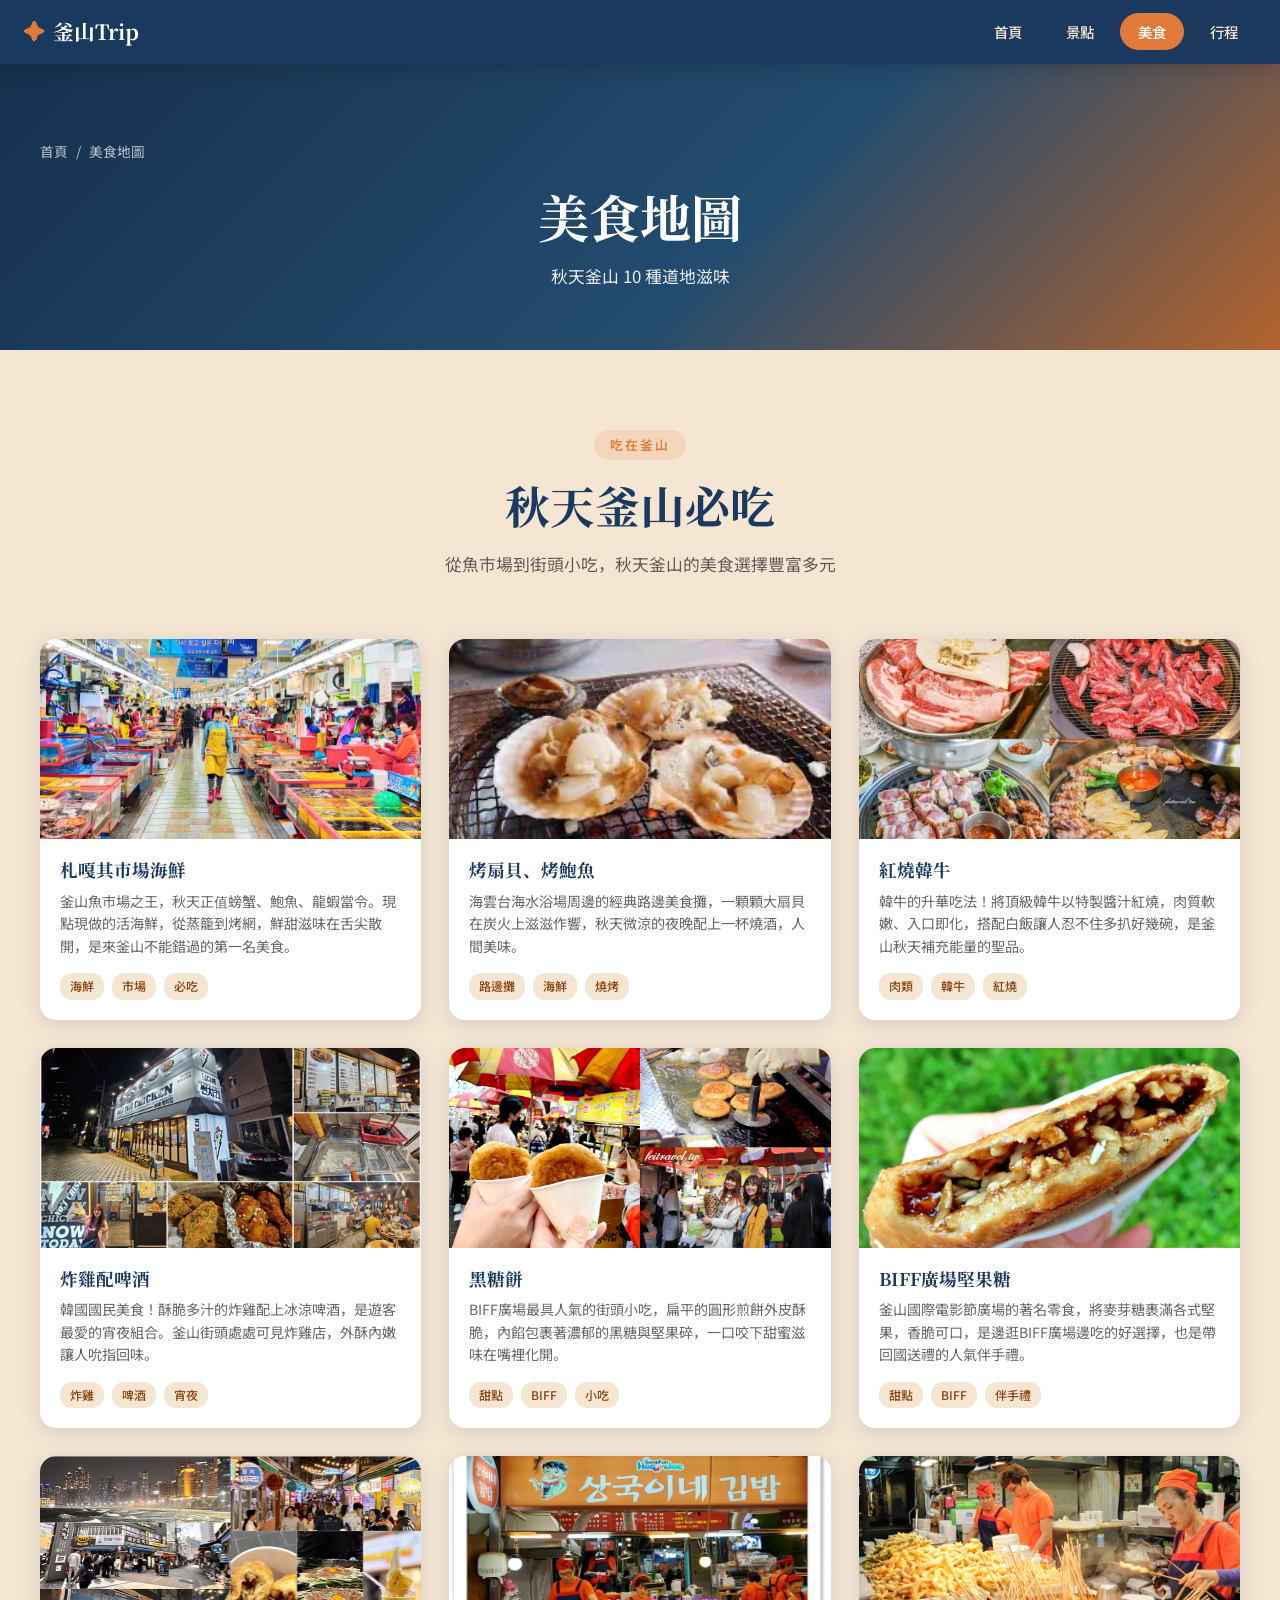
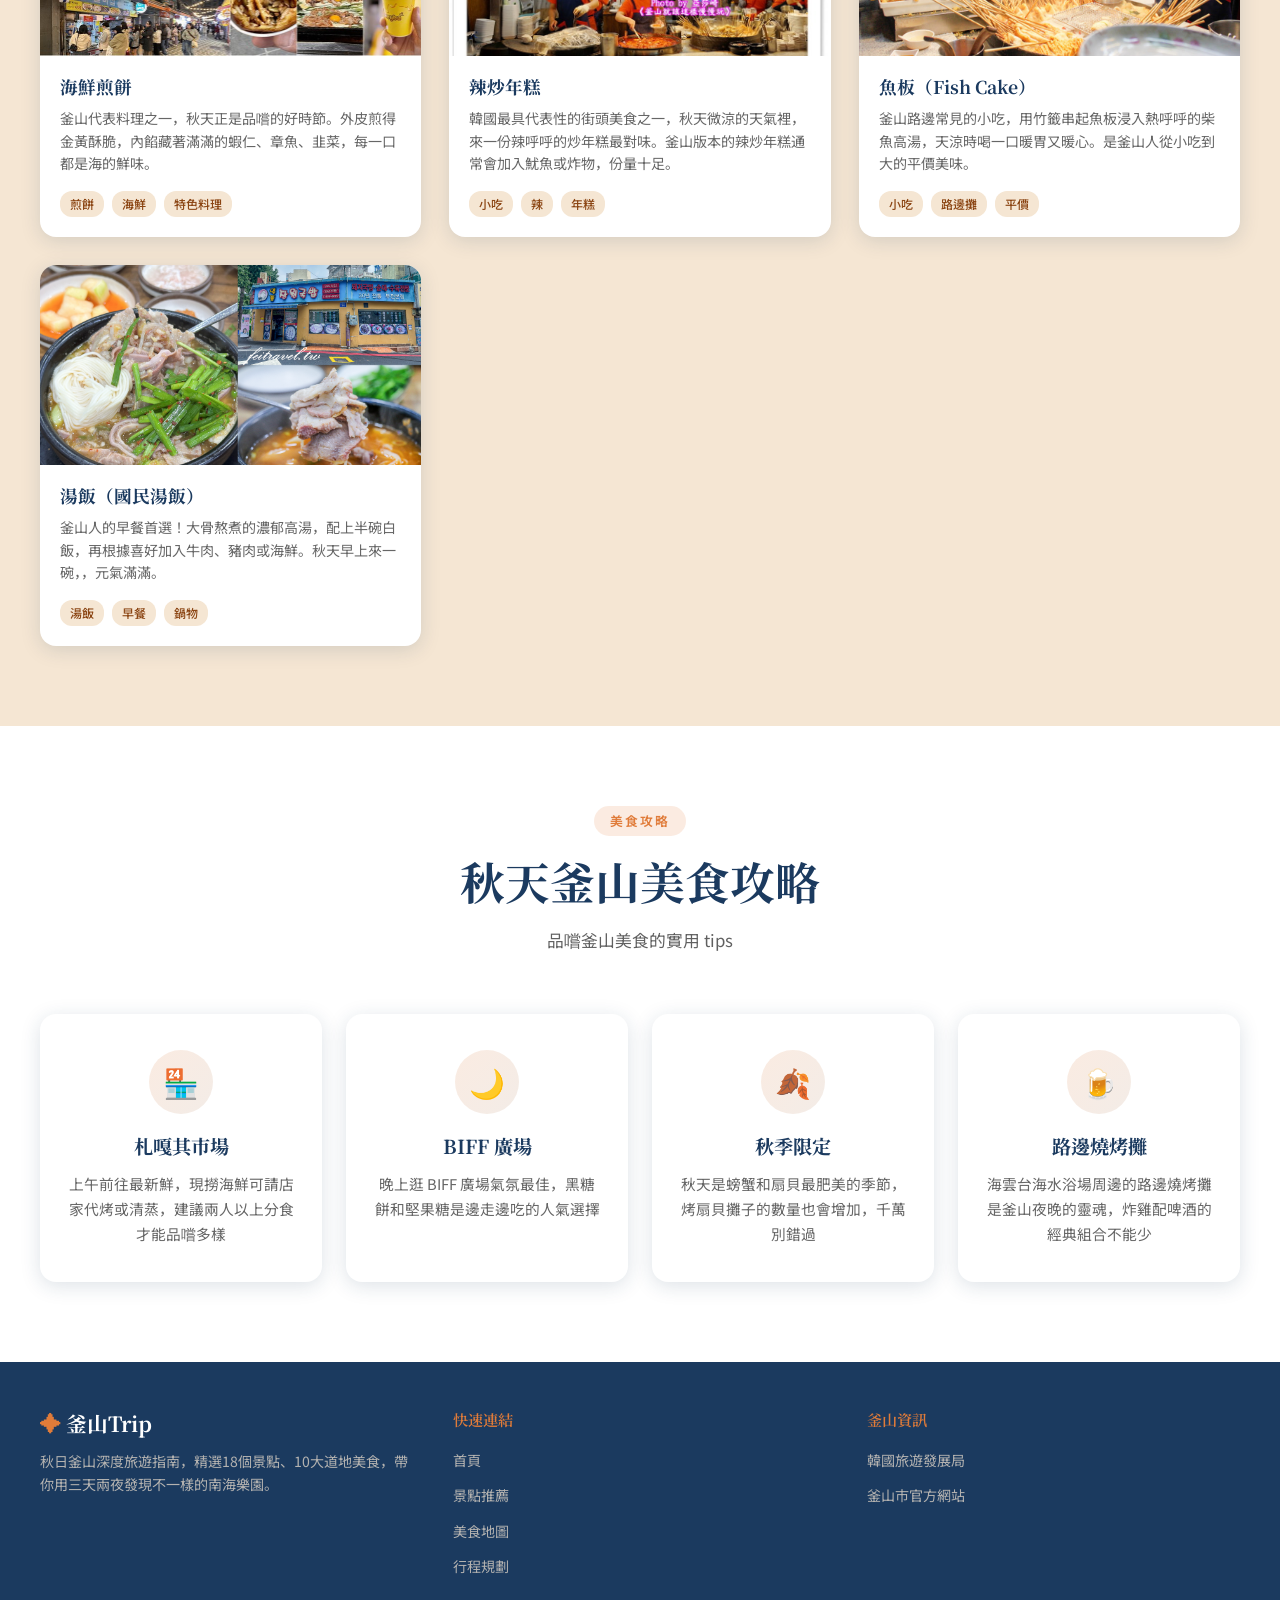
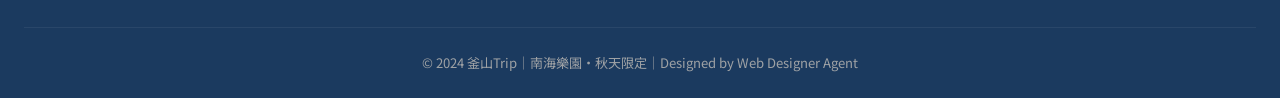
==== commit 92664da2: "Enhance page titles" ====
--- a/food.html
+++ b/food.html
@@ -265,7 +265,7 @@
       </div>
     </div>
     <div class="footer-bottom">
-      <p>© 2026 釜山Trip｜南海樂園・秋天限定｜Designed by Web Designer Agent</p>
+      <p>© 2024 釜山Trip｜南海樂園・秋天限定｜Designed by Web Designer Agent</p>
     </div>
   </footer>
 
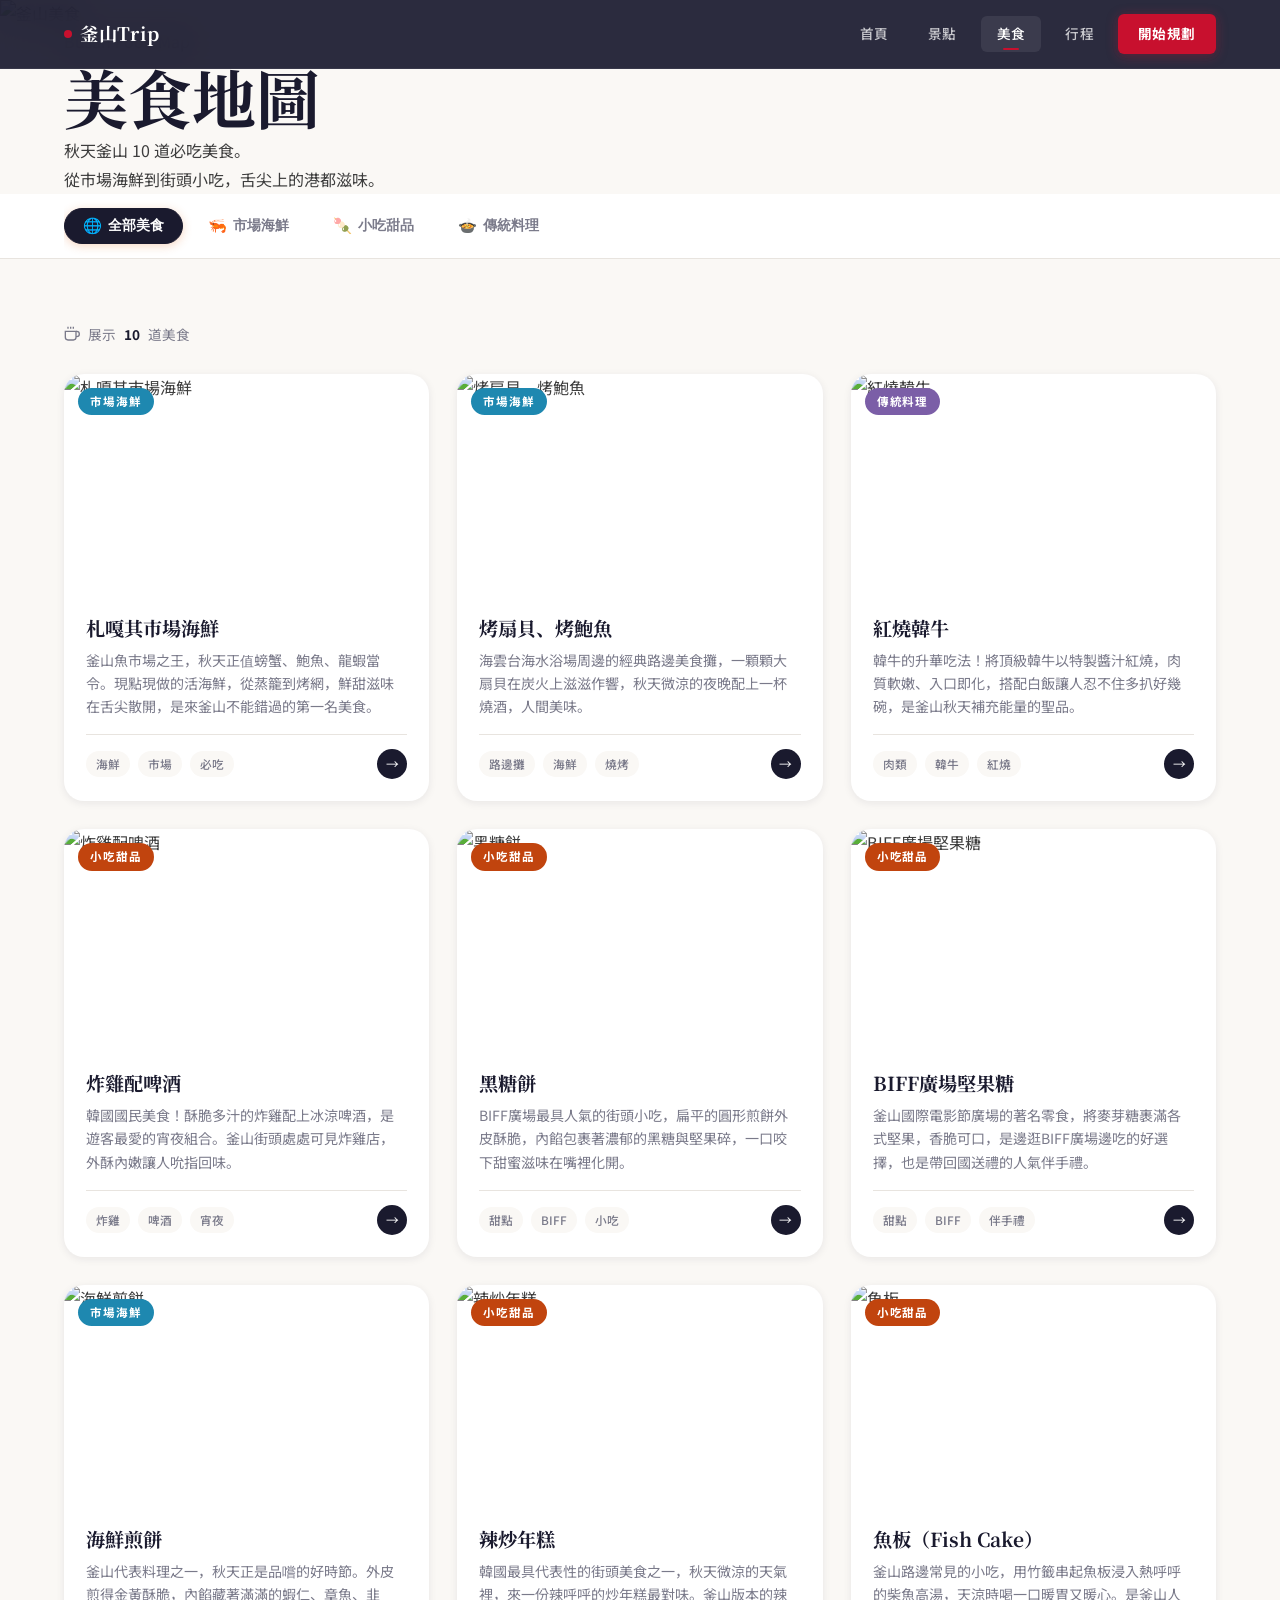
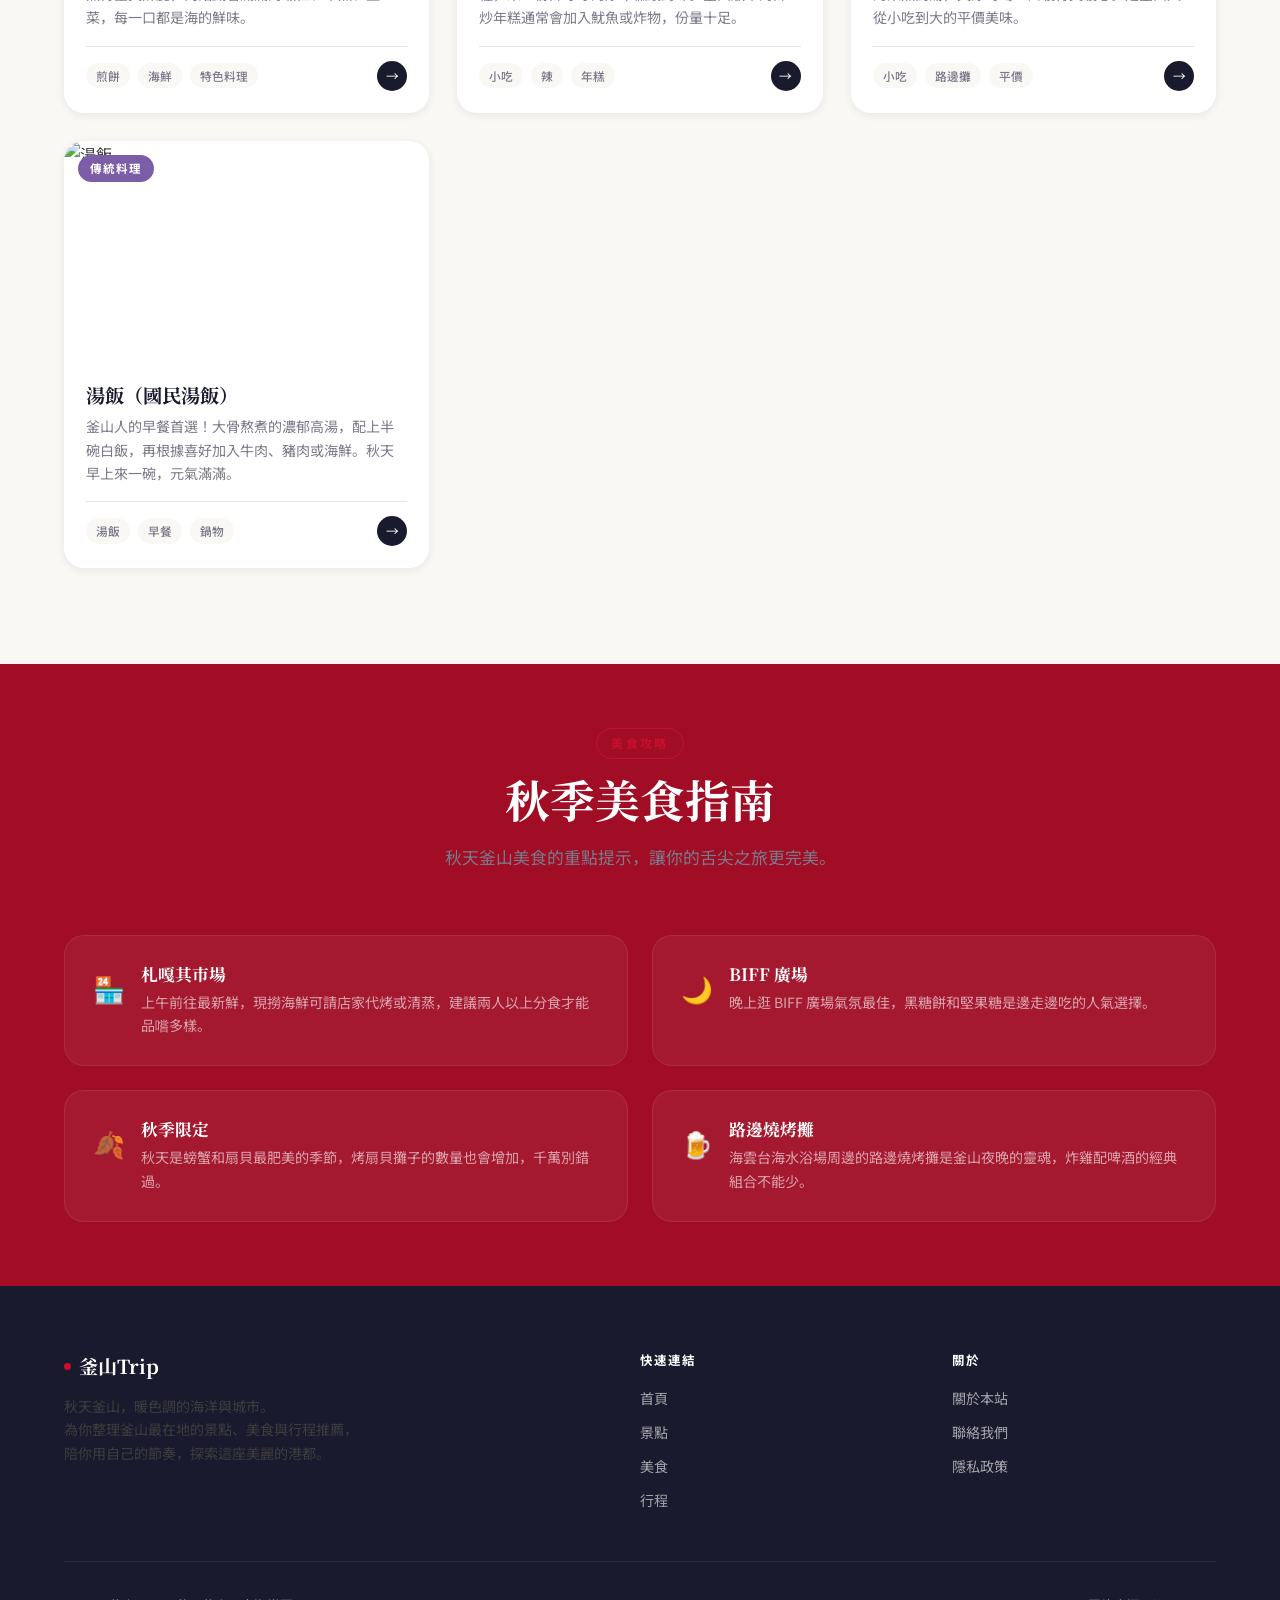
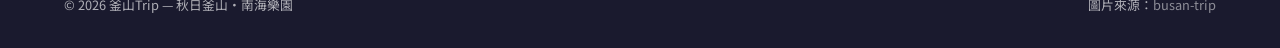
==== commit 75578cbe: "Update food.html" ====
--- a/food.html
+++ b/food.html
@@ -3,272 +3,730 @@
 <head>
   <meta charset="UTF-8">
   <meta name="viewport" content="width=device-width, initial-scale=1.0">
-  <title>美食地圖｜秋日釜山深度之旅</title>
-  <meta name="description" content="釜山道地美食推薦：札嘎其市場海鮮、烤扇貝、紅燒韓牛、炸雞配啤酒、黑糖餅、海鮮煎餅、辣炒年糕等10大人氣美食。">
+  <title>美食地圖 | 釜山Trip — 秋天釜山旅遊指南</title>
+  <meta name="description" content="秋天釜山 10 道必吃美食。從札嘎其市場海鮮到BIFF廣場黑糖餅，舌尖上的釜山美味地圖。">
   <link rel="stylesheet" href="css/style.css">
+  <link rel="preconnect" href="https://fonts.googleapis.com">
+  <link rel="preconnect" href="https://fonts.gstatic.com" crossorigin>
+  <link href="https://fonts.googleapis.com/css2?family=Noto+Sans+JP:wght@300;400;500;700&family=Noto+Serif+JP:wght@400;600;700;900&display=swap" rel="stylesheet">
+  <style>
+    /* ---- Filter Bar ---- */
+    .filter-bar {
+      background: var(--bg-white);
+      border-bottom: 1px solid var(--border);
+      padding: 0;
+      position: sticky;
+      top: 68px;
+      z-index: 100;
+    }
+
+    .filter-bar__inner {
+      display: flex;
+      align-items: center;
+      gap: 6px;
+      padding: 14px 0;
+      overflow-x: auto;
+      scrollbar-width: none;
+    }
+
+    .filter-bar__inner::-webkit-scrollbar {
+      display: none;
+    }
+
+    .filter-btn {
+      flex-shrink: 0;
+      display: inline-flex;
+      align-items: center;
+      gap: 6px;
+      font-size: 0.85rem;
+      font-weight: 600;
+      color: var(--text-muted);
+      padding: 8px 18px;
+      border-radius: 100px;
+      border: 1.5px solid transparent;
+      background: transparent;
+      cursor: pointer;
+      transition: var(--transition-fast);
+      white-space: nowrap;
+    }
+
+    .filter-btn:hover {
+      color: var(--secondary);
+      background: rgba(224, 123, 57, 0.06);
+    }
+
+    .filter-btn.active {
+      background: var(--secondary);
+      color: var(--text-light);
+      border-color: var(--secondary);
+      box-shadow: 0 2px 10px rgba(224, 123, 57, 0.3);
+    }
+
+    .filter-btn .filter-icon {
+      font-size: 0.95rem;
+    }
+
+    /* ---- Food Section ---- */
+    .food-section {
+      padding: 64px 0 96px;
+    }
+
+    .food-grid {
+      display: grid;
+      grid-template-columns: repeat(3, 1fr);
+      gap: 28px;
+    }
+
+    .food-card {
+      background: var(--bg-white);
+      border-radius: var(--radius-lg);
+      overflow: hidden;
+      box-shadow: var(--shadow-sm);
+      transition: var(--transition);
+      cursor: pointer;
+      display: flex;
+      flex-direction: column;
+    }
+
+    .food-card:hover {
+      box-shadow: var(--shadow-xl);
+      transform: translateY(-8px);
+    }
+
+    .food-card.hidden {
+      display: none;
+    }
+
+    .food-card__image {
+      position: relative;
+      height: 220px;
+      overflow: hidden;
+      flex-shrink: 0;
+    }
+
+    .food-card__image img {
+      width: 100%;
+      height: 100%;
+      object-fit: cover;
+      transition: transform 0.6s ease;
+    }
+
+    .food-card:hover .food-card__image img {
+      transform: scale(1.08);
+    }
+
+    .food-card__badge {
+      position: absolute;
+      top: 14px;
+      left: 14px;
+      font-size: 0.72rem;
+      font-weight: 700;
+      letter-spacing: 0.08em;
+      text-transform: uppercase;
+      padding: 4px 12px;
+      border-radius: 100px;
+      color: #fff;
+    }
+
+    .food-card__badge--seafood   { background: #1E88B0; }
+    .food-card__badge--snack     { background: #C1440E; }
+    .food-card__badge--traditional { background: #7B5EA7; }
+
+    .food-card__content {
+      padding: 22px;
+      flex: 1;
+      display: flex;
+      flex-direction: column;
+    }
+
+    .food-card__title {
+      font-family: var(--font-serif);
+      font-size: 1.2rem;
+      font-weight: 700;
+      color: var(--text-dark);
+      margin-bottom: 8px;
+      line-height: 1.3;
+    }
+
+    .food-card__desc {
+      font-size: 0.88rem;
+      color: var(--text-muted);
+      line-height: 1.65;
+      flex: 1;
+      display: -webkit-box;
+      -webkit-line-clamp: 3;
+      -webkit-box-orient: vertical;
+      overflow: hidden;
+      margin-bottom: 16px;
+    }
+
+    .food-card__meta {
+      display: flex;
+      align-items: center;
+      gap: 8px;
+      padding-top: 14px;
+      border-top: 1px solid var(--border);
+      flex-wrap: wrap;
+    }
+
+    .food-card__tag {
+      font-size: 0.73rem;
+      font-weight: 500;
+      color: var(--text-muted);
+      background: var(--bg-cream);
+      padding: 3px 10px;
+      border-radius: 100px;
+    }
+
+    .food-card__arrow {
+      margin-left: auto;
+      width: 30px;
+      height: 30px;
+      background: var(--secondary);
+      border-radius: 50%;
+      display: flex;
+      align-items: center;
+      justify-content: center;
+      color: white;
+      font-size: 0.8rem;
+      transition: var(--transition-fast);
+      flex-shrink: 0;
+    }
+
+    .food-card:hover .food-card__arrow {
+      background: var(--secondary-light);
+      transform: translateX(2px);
+    }
+
+    /* ---- No Results ---- */
+    .no-results {
+      display: none;
+      text-align: center;
+      padding: 80px 20px;
+      color: var(--text-muted);
+    }
+
+    .no-results.visible {
+      display: block;
+    }
+
+    .no-results__icon {
+      font-size: 3rem;
+      margin-bottom: 16px;
+    }
+
+    .no-results__title {
+      font-family: var(--font-serif);
+      font-size: 1.4rem;
+      color: var(--text-dark);
+      margin-bottom: 8px;
+    }
+
+    /* ---- Food Count ---- */
+    .food-count {
+      font-size: 0.85rem;
+      color: var(--text-muted);
+      margin-bottom: 28px;
+      display: flex;
+      align-items: center;
+      gap: 8px;
+    }
+
+    .food-count span {
+      font-weight: 700;
+      color: var(--secondary);
+    }
+
+    /* ---- Tips Section ---- */
+    .tips-section {
+      background: var(--primary-dark);
+      padding: 64px 0;
+    }
+
+    .tips-grid {
+      display: grid;
+      grid-template-columns: repeat(2, 1fr);
+      gap: 24px;
+    }
+
+    .tip-card {
+      background: rgba(255,255,255,0.05);
+      border: 1px solid rgba(255,255,255,0.08);
+      border-radius: var(--radius-lg);
+      padding: 28px;
+      display: flex;
+      gap: 16px;
+      align-items: flex-start;
+    }
+
+    .tip-card__icon {
+      font-size: 1.6rem;
+      flex-shrink: 0;
+      margin-top: 2px;
+    }
+
+    .tip-card__title {
+      font-family: var(--font-serif);
+      font-size: 1.05rem;
+      color: var(--text-light);
+      margin-bottom: 6px;
+      font-weight: 700;
+    }
+
+    .tip-card__desc {
+      font-size: 0.88rem;
+      color: rgba(255,255,255,0.6);
+      line-height: 1.65;
+    }
+
+    /* ---- Responsive ---- */
+    @media (max-width: 1024px) {
+      .food-grid {
+        grid-template-columns: repeat(2, 1fr);
+      }
+
+      .tips-grid {
+        grid-template-columns: 1fr;
+      }
+    }
+
+    @media (max-width: 640px) {
+      .food-grid {
+        grid-template-columns: 1fr;
+        gap: 20px;
+      }
+
+      .food-card__image {
+        height: 200px;
+      }
+
+      .filter-btn {
+        font-size: 0.8rem;
+        padding: 7px 14px;
+      }
+    }
+  </style>
 </head>
 <body>
-  <!-- Navigation -->
-  <nav class="navbar">
-    <a href="index.html" class="nav-logo"><span>✦</span> 釜山Trip</a>
-    <ul class="nav-links">
-      <li><a href="index.html">首頁</a></li>
-      <li><a href="spots.html">景點</a></li>
-      <li><a href="food.html" class="active">美食</a></li>
-      <li><a href="itinerary.html">行程</a></li>
-    </ul>
-    <button class="mobile-toggle" aria-label="選單">
-      <span></span><span></span><span></span>
-    </button>
-  </nav>
-
-  <!-- Page Header -->
-  <header class="page-header">
+
+  <!-- ===== HEADER ===== -->
+  <header class="header" id="header">
     <div class="container">
-      <div class="breadcrumb">
-        <a href="index.html">首頁</a> / <span>美食地圖</span>
+      <div class="header__inner">
+        <a href="index.html" class="header__logo">
+          <span class="header__logo-dot"></span>
+          釜山Trip
+        </a>
+        <nav class="header__nav" id="headerNav">
+          <a href="index.html" class="nav-link">首頁</a>
+          <a href="spots.html" class="nav-link">景點</a>
+          <a href="food.html" class="nav-link active">美食</a>
+          <a href="itinerary.html" class="nav-link">行程</a>
+          <a href="#features" class="nav-cta">開始規劃</a>
+        </nav>
+        <button class="nav-toggle" id="navToggle" aria-label="選單">
+          <span></span>
+          <span></span>
+          <span></span>
+        </button>
       </div>
-      <h1>美食地圖</h1>
-      <p>秋天釜山 10 種道地滋味</p>
     </div>
   </header>
 
-  <!-- Food Grid -->
-  <section class="section section-light">
+  <!-- ===== PAGE HERO ===== -->
+  <section class="page-hero">
+    <div class="page-hero__bg">
+      <img src="https://raw.githubusercontent.com/luluopenclaw0110/busan-trip/main/images/hero-busan.jpg" alt="釜山美食">
+    </div>
+    <div class="page-hero__overlay"></div>
+    <div class="page-hero__content container">
+      <p class="page-hero__eyebrow">Busan Food Map</p>
+      <h1 class="page-hero__title">美食地圖</h1>
+      <p class="page-hero__subtitle">秋天釜山 10 道必吃美食。<br>從市場海鮮到街頭小吃，舌尖上的港都滋味。</p>
+    </div>
+  </section>
+
+  <!-- ===== FILTER BAR ===== -->
+  <div class="filter-bar">
     <div class="container">
-      <div class="section-header">
-        <div class="section-tag">吃在釜山</div>
-        <h2>秋天釜山必吃</h2>
-        <p>從魚市場到街頭小吃，秋天釜山的美食選擇豐富多元</p>
+      <div class="filter-bar__inner" role="group" aria-label="美食分類篩選">
+        <button class="filter-btn active" data-filter="all">
+          <span class="filter-icon">🌐</span> 全部美食
+        </button>
+        <button class="filter-btn" data-filter="seafood">
+          <span class="filter-icon">🦐</span> 市場海鮮
+        </button>
+        <button class="filter-btn" data-filter="snack">
+          <span class="filter-icon">🍡</span> 小吃甜品
+        </button>
+        <button class="filter-btn" data-filter="traditional">
+          <span class="filter-icon">🍲</span> 傳統料理
+        </button>
       </div>
-      <div class="cards-grid" style="grid-template-columns: repeat(auto-fill, minmax(280px, 1fr));">
-
-        <!-- food_01 札嘎其市場海鮮 -->
-        <div class="food-card fade-in">
-          <div class="card-image">
-            <img src="images/food/food_01.jpg" alt="札嘎其市場海鮮" loading="lazy">
-          </div>
-          <div class="card-content">
-            <h3>札嘎其市場海鮮</h3>
-            <p>釜山魚市場之王，秋天正值螃蟹、鮑魚、龍蝦當令。現點現做的活海鮮，從蒸籠到烤網，鮮甜滋味在舌尖散開，是來釜山不能錯過的第一名美食。</p>
-            <div class="card-tags">
-              <span class="tag">海鮮</span>
-              <span class="tag">市場</span>
-              <span class="tag">必吃</span>
-            </div>
-          </div>
-        </div>
-
-        <!-- food_02 烤扇貝、烤鮑魚 -->
-        <div class="food-card fade-in">
-          <div class="card-image">
-            <img src="images/food/food_02.jpg" alt="烤扇貝烤鮑魚" loading="lazy">
-          </div>
-          <div class="card-content">
-            <h3>烤扇貝、烤鮑魚</h3>
-            <p>海雲台海水浴場周邊的經典路邊美食攤，一顆顆大扇貝在炭火上滋滋作響，秋天微涼的夜晚配上一杯燒酒，人間美味。</p>
-            <div class="card-tags">
-              <span class="tag">路邊攤</span>
-              <span class="tag">海鮮</span>
-              <span class="tag">燒烤</span>
-            </div>
-          </div>
-        </div>
-
-        <!-- food_03 紅燒韓牛 -->
-        <div class="food-card fade-in">
-          <div class="card-image">
-            <img src="images/food/food_03.jpg" alt="紅燒韓牛" loading="lazy">
-          </div>
-          <div class="card-content">
-            <h3>紅燒韓牛</h3>
-            <p>韓牛的升華吃法！將頂級韓牛以特製醬汁紅燒，肉質軟嫩、入口即化，搭配白飯讓人忍不住多扒好幾碗，是釜山秋天補充能量的聖品。</p>
-            <div class="card-tags">
-              <span class="tag">肉類</span>
-              <span class="tag">韓牛</span>
-              <span class="tag">紅燒</span>
-            </div>
-          </div>
-        </div>
-
-        <!-- food_04 炸雞配啤酒 -->
-        <div class="food-card fade-in">
-          <div class="card-image">
-            <img src="images/food/food_04.jpg" alt="炸雞配啤酒" loading="lazy">
-          </div>
-          <div class="card-content">
-            <h3>炸雞配啤酒</h3>
-            <p>韓國國民美食！酥脆多汁的炸雞配上冰涼啤酒，是遊客最愛的宵夜組合。釜山街頭處處可見炸雞店，外酥內嫩讓人吮指回味。</p>
-            <div class="card-tags">
-              <span class="tag">炸雞</span>
-              <span class="tag">啤酒</span>
-              <span class="tag">宵夜</span>
-            </div>
-          </div>
-        </div>
-
-        <!-- food_05 黑糖餅 -->
-        <div class="food-card fade-in">
-          <div class="card-image">
-            <img src="images/food/food_05.jpg" alt="黑糖餅" loading="lazy">
-          </div>
-          <div class="card-content">
-            <h3>黑糖餅</h3>
-            <p>BIFF廣場最具人氣的街頭小吃，扁平的圓形煎餅外皮酥脆，內餡包裹著濃郁的黑糖與堅果碎，一口咬下甜蜜滋味在嘴裡化開。</p>
-            <div class="card-tags">
-              <span class="tag">甜點</span>
-              <span class="tag">BIFF</span>
-              <span class="tag">小吃</span>
-            </div>
-          </div>
-        </div>
-
-        <!-- food_06 BIFF廣場堅果糖 -->
-        <div class="food-card fade-in">
-          <div class="card-image">
-            <img src="images/food/food_06.jpg" alt="BIFF廣場堅果糖" loading="lazy">
-          </div>
-          <div class="card-content">
-            <h3>BIFF廣場堅果糖</h3>
-            <p>釜山國際電影節廣場的著名零食，將麥芽糖裹滿各式堅果，香脆可口，是邊逛BIFF廣場邊吃的好選擇，也是帶回國送禮的人氣伴手禮。</p>
-            <div class="card-tags">
-              <span class="tag">甜點</span>
-              <span class="tag">BIFF</span>
-              <span class="tag">伴手禮</span>
-            </div>
-          </div>
-        </div>
-
-        <!-- food_07 海鮮煎餅 -->
-        <div class="food-card fade-in">
-          <div class="card-image">
-            <img src="images/food/food_07.jpg" alt="海鮮煎餅" loading="lazy">
-          </div>
-          <div class="card-content">
-            <h3>海鮮煎餅</h3>
-            <p>釜山代表料理之一，秋天正是品嚐的好時節。外皮煎得金黃酥脆，內餡藏著滿滿的蝦仁、章魚、韭菜，每一口都是海的鮮味。</p>
-            <div class="card-tags">
-              <span class="tag">煎餅</span>
-              <span class="tag">海鮮</span>
-              <span class="tag">特色料理</span>
-            </div>
-          </div>
-        </div>
-
-        <!-- food_08 辣炒年糕 -->
-        <div class="food-card fade-in">
-          <div class="card-image">
-            <img src="images/food/food_08.jpg" alt="辣炒年糕" loading="lazy">
-          </div>
-          <div class="card-content">
-            <h3>辣炒年糕</h3>
-            <p>韓國最具代表性的街頭美食之一，秋天微涼的天氣裡，來一份辣呼呼的炒年糕最對味。釜山版本的辣炒年糕通常會加入魷魚或炸物，份量十足。</p>
-            <div class="card-tags">
-              <span class="tag">小吃</span>
-              <span class="tag">辣</span>
-              <span class="tag">年糕</span>
-            </div>
-          </div>
-        </div>
-
-        <!-- food_09 魚板 -->
-        <div class="food-card fade-in">
-          <div class="card-image">
-            <img src="images/food/food_09.jpg" alt="魚板" loading="lazy">
-          </div>
-          <div class="card-content">
-            <h3>魚板（Fish Cake）</h3>
-            <p>釜山路邊常見的小吃，用竹籤串起魚板浸入熱呼呼的柴魚高湯，天涼時喝一口暖胃又暖心。是釜山人從小吃到大的平價美味。</p>
-            <div class="card-tags">
-              <span class="tag">小吃</span>
-              <span class="tag">路邊攤</span>
-              <span class="tag">平價</span>
-            </div>
-          </div>
-        </div>
-
-        <!-- food_10 湯飯 -->
-        <div class="food-card fade-in">
-          <div class="card-image">
-            <img src="images/food/food_10.jpg" alt="湯飯" loading="lazy">
-          </div>
-          <div class="card-content">
-            <h3>湯飯（國民湯飯）</h3>
-            <p>釜山人的早餐首選！大骨熬煮的濃郁高湯，配上半碗白飯，再根據喜好加入牛肉、豬肉或海鮮。秋天早上來一碗，，元氣滿滿。</p>
-            <div class="card-tags">
-              <span class="tag">湯飯</span>
-              <span class="tag">早餐</span>
-              <span class="tag">鍋物</span>
-            </div>
-          </div>
-        </div>
-
+    </div>
+  </div>
+
+  <!-- ===== FOOD GRID ===== -->
+  <section class="food-section section--cream">
+    <div class="container">
+
+      <div class="food-count">
+        <svg width="16" height="16" viewBox="0 0 24 24" fill="none" stroke="currentColor" stroke-width="2"><path d="M18 8h1a4 4 0 0 1 0 8h-1"/><path d="M2 8h16v9a4 4 0 0 1-4 4H6a4 4 0 0 1-4-4V8z"/><line x1="6" y1="1" x2="6" y2="4"/><line x1="10" y1="1" x2="10" y2="4"/><line x1="14" y1="1" x2="14" y2="4"/></svg>
+        展示 <span id="visibleCount">10</span> 道美食
+      </div>
+
+      <div class="food-grid" id="foodGrid">
+
+        <!-- food_01: 札嘎其市場海鮮 -->
+        <div class="food-card fade-in" data-category="seafood">
+          <div class="food-card__image">
+            <img src="https://raw.githubusercontent.com/luluopenclaw0110/busan-trip/main/images/food/food_01.jpg" alt="札嘎其市場海鮮" loading="lazy">
+            <span class="food-card__badge food-card__badge--seafood">市場海鮮</span>
+          </div>
+          <div class="food-card__content">
+            <h3 class="food-card__title">札嘎其市場海鮮</h3>
+            <p class="food-card__desc">
+              釜山魚市場之王，秋天正值螃蟹、鮑魚、龍蝦當令。現點現做的活海鮮，從蒸籠到烤網，鮮甜滋味在舌尖散開，是來釜山不能錯過的第一名美食。
+            </p>
+            <div class="food-card__meta">
+              <span class="food-card__tag">海鮮</span>
+              <span class="food-card__tag">市場</span>
+              <span class="food-card__tag">必吃</span>
+              <span class="food-card__arrow">→</span>
+            </div>
+          </div>
+        </div>
+
+        <!-- food_02: 烤扇貝、烤鮑魚 -->
+        <div class="food-card fade-in" data-category="seafood">
+          <div class="food-card__image">
+            <img src="https://raw.githubusercontent.com/luluopenclaw0110/busan-trip/main/images/food/food_02.jpg" alt="烤扇貝、烤鮑魚" loading="lazy">
+            <span class="food-card__badge food-card__badge--seafood">市場海鮮</span>
+          </div>
+          <div class="food-card__content">
+            <h3 class="food-card__title">烤扇貝、烤鮑魚</h3>
+            <p class="food-card__desc">
+              海雲台海水浴場周邊的經典路邊美食攤，一顆顆大扇貝在炭火上滋滋作響，秋天微涼的夜晚配上一杯燒酒，人間美味。
+            </p>
+            <div class="food-card__meta">
+              <span class="food-card__tag">路邊攤</span>
+              <span class="food-card__tag">海鮮</span>
+              <span class="food-card__tag">燒烤</span>
+              <span class="food-card__arrow">→</span>
+            </div>
+          </div>
+        </div>
+
+        <!-- food_03: 紅燒韓牛 -->
+        <div class="food-card fade-in" data-category="traditional">
+          <div class="food-card__image">
+            <img src="https://raw.githubusercontent.com/luluopenclaw0110/busan-trip/main/images/food/food_03.jpg" alt="紅燒韓牛" loading="lazy">
+            <span class="food-card__badge food-card__badge--traditional">傳統料理</span>
+          </div>
+          <div class="food-card__content">
+            <h3 class="food-card__title">紅燒韓牛</h3>
+            <p class="food-card__desc">
+              韓牛的升華吃法！將頂級韓牛以特製醬汁紅燒，肉質軟嫩、入口即化，搭配白飯讓人忍不住多扒好幾碗，是釜山秋天補充能量的聖品。
+            </p>
+            <div class="food-card__meta">
+              <span class="food-card__tag">肉類</span>
+              <span class="food-card__tag">韓牛</span>
+              <span class="food-card__tag">紅燒</span>
+              <span class="food-card__arrow">→</span>
+            </div>
+          </div>
+        </div>
+
+        <!-- food_04: 炸雞配啤酒 -->
+        <div class="food-card fade-in" data-category="snack">
+          <div class="food-card__image">
+            <img src="https://raw.githubusercontent.com/luluopenclaw0110/busan-trip/main/images/food/food_04.jpg" alt="炸雞配啤酒" loading="lazy">
+            <span class="food-card__badge food-card__badge--snack">小吃甜品</span>
+          </div>
+          <div class="food-card__content">
+            <h3 class="food-card__title">炸雞配啤酒</h3>
+            <p class="food-card__desc">
+              韓國國民美食！酥脆多汁的炸雞配上冰涼啤酒，是遊客最愛的宵夜組合。釜山街頭處處可見炸雞店，外酥內嫩讓人吮指回味。
+            </p>
+            <div class="food-card__meta">
+              <span class="food-card__tag">炸雞</span>
+              <span class="food-card__tag">啤酒</span>
+              <span class="food-card__tag">宵夜</span>
+              <span class="food-card__arrow">→</span>
+            </div>
+          </div>
+        </div>
+
+        <!-- food_05: 黑糖餅 -->
+        <div class="food-card fade-in" data-category="snack">
+          <div class="food-card__image">
+            <img src="https://raw.githubusercontent.com/luluopenclaw0110/busan-trip/main/images/food/food_05.jpg" alt="黑糖餅" loading="lazy">
+            <span class="food-card__badge food-card__badge--snack">小吃甜品</span>
+          </div>
+          <div class="food-card__content">
+            <h3 class="food-card__title">黑糖餅</h3>
+            <p class="food-card__desc">
+              BIFF廣場最具人氣的街頭小吃，扁平的圓形煎餅外皮酥脆，內餡包裹著濃郁的黑糖與堅果碎，一口咬下甜蜜滋味在嘴裡化開。
+            </p>
+            <div class="food-card__meta">
+              <span class="food-card__tag">甜點</span>
+              <span class="food-card__tag">BIFF</span>
+              <span class="food-card__tag">小吃</span>
+              <span class="food-card__arrow">→</span>
+            </div>
+          </div>
+        </div>
+
+        <!-- food_06: BIFF廣場堅果糖 -->
+        <div class="food-card fade-in" data-category="snack">
+          <div class="food-card__image">
+            <img src="https://raw.githubusercontent.com/luluopenclaw0110/busan-trip/main/images/food/food_06.jpg" alt="BIFF廣場堅果糖" loading="lazy">
+            <span class="food-card__badge food-card__badge--snack">小吃甜品</span>
+          </div>
+          <div class="food-card__content">
+            <h3 class="food-card__title">BIFF廣場堅果糖</h3>
+            <p class="food-card__desc">
+              釜山國際電影節廣場的著名零食，將麥芽糖裹滿各式堅果，香脆可口，是邊逛BIFF廣場邊吃的好選擇，也是帶回國送禮的人氣伴手禮。
+            </p>
+            <div class="food-card__meta">
+              <span class="food-card__tag">甜點</span>
+              <span class="food-card__tag">BIFF</span>
+              <span class="food-card__tag">伴手禮</span>
+              <span class="food-card__arrow">→</span>
+            </div>
+          </div>
+        </div>
+
+        <!-- food_07: 海鮮煎餅 -->
+        <div class="food-card fade-in" data-category="seafood">
+          <div class="food-card__image">
+            <img src="https://raw.githubusercontent.com/luluopenclaw0110/busan-trip/main/images/food/food_07.jpg" alt="海鮮煎餅" loading="lazy">
+            <span class="food-card__badge food-card__badge--seafood">市場海鮮</span>
+          </div>
+          <div class="food-card__content">
+            <h3 class="food-card__title">海鮮煎餅</h3>
+            <p class="food-card__desc">
+              釜山代表料理之一，秋天正是品嚐的好時節。外皮煎得金黃酥脆，內餡藏著滿滿的蝦仁、章魚、韭菜，每一口都是海的鮮味。
+            </p>
+            <div class="food-card__meta">
+              <span class="food-card__tag">煎餅</span>
+              <span class="food-card__tag">海鮮</span>
+              <span class="food-card__tag">特色料理</span>
+              <span class="food-card__arrow">→</span>
+            </div>
+          </div>
+        </div>
+
+        <!-- food_08: 辣炒年糕 -->
+        <div class="food-card fade-in" data-category="snack">
+          <div class="food-card__image">
+            <img src="https://raw.githubusercontent.com/luluopenclaw0110/busan-trip/main/images/food/food_08.jpg" alt="辣炒年糕" loading="lazy">
+            <span class="food-card__badge food-card__badge--snack">小吃甜品</span>
+          </div>
+          <div class="food-card__content">
+            <h3 class="food-card__title">辣炒年糕</h3>
+            <p class="food-card__desc">
+              韓國最具代表性的街頭美食之一，秋天微涼的天氣裡，來一份辣呼呼的炒年糕最對味。釜山版本的辣炒年糕通常會加入魷魚或炸物，份量十足。
+            </p>
+            <div class="food-card__meta">
+              <span class="food-card__tag">小吃</span>
+              <span class="food-card__tag">辣</span>
+              <span class="food-card__tag">年糕</span>
+              <span class="food-card__arrow">→</span>
+            </div>
+          </div>
+        </div>
+
+        <!-- food_09: 魚板 -->
+        <div class="food-card fade-in" data-category="snack">
+          <div class="food-card__image">
+            <img src="https://raw.githubusercontent.com/luluopenclaw0110/busan-trip/main/images/food/food_09.jpg" alt="魚板" loading="lazy">
+            <span class="food-card__badge food-card__badge--snack">小吃甜品</span>
+          </div>
+          <div class="food-card__content">
+            <h3 class="food-card__title">魚板（Fish Cake）</h3>
+            <p class="food-card__desc">
+              釜山路邊常見的小吃，用竹籤串起魚板浸入熱呼呼的柴魚高湯，天涼時喝一口暖胃又暖心。是釜山人從小吃到大的平價美味。
+            </p>
+            <div class="food-card__meta">
+              <span class="food-card__tag">小吃</span>
+              <span class="food-card__tag">路邊攤</span>
+              <span class="food-card__tag">平價</span>
+              <span class="food-card__arrow">→</span>
+            </div>
+          </div>
+        </div>
+
+        <!-- food_10: 湯飯 -->
+        <div class="food-card fade-in" data-category="traditional">
+          <div class="food-card__image">
+            <img src="https://raw.githubusercontent.com/luluopenclaw0110/busan-trip/main/images/food/food_10.jpg" alt="湯飯" loading="lazy">
+            <span class="food-card__badge food-card__badge--traditional">傳統料理</span>
+          </div>
+          <div class="food-card__content">
+            <h3 class="food-card__title">湯飯（國民湯飯）</h3>
+            <p class="food-card__desc">
+              釜山人的早餐首選！大骨熬煮的濃郁高湯，配上半碗白飯，再根據喜好加入牛肉、豬肉或海鮮。秋天早上來一碗，元氣滿滿。
+            </p>
+            <div class="food-card__meta">
+              <span class="food-card__tag">湯飯</span>
+              <span class="food-card__tag">早餐</span>
+              <span class="food-card__tag">鍋物</span>
+              <span class="food-card__arrow">→</span>
+            </div>
+          </div>
+        </div>
+
+      </div><!-- /food-grid -->
+
+      <!-- No results message -->
+      <div class="no-results" id="noResults">
+        <div class="no-results__icon">🔍</div>
+        <h3 class="no-results__title">找不到符合的美食</h3>
+        <p>請嘗試其他分類篩選</p>
+      </div>
+
+    </div>
+  </section>
+
+  <!-- ===== TIPS SECTION ===== -->
+  <section class="tips-section">
+    <div class="container">
+      <div class="section__header">
+        <span class="section__tag">美食攻略</span>
+        <h2 class="section__title" style="color:#fff">秋季美食指南</h2>
+        <p class="section__desc">秋天釜山美食的重點提示，讓你的舌尖之旅更完美。</p>
+      </div>
+      <div class="tips-grid">
+        <div class="tip-card">
+          <span class="tip-card__icon">🏪</span>
+          <div>
+            <h4 class="tip-card__title">札嘎其市場</h4>
+            <p class="tip-card__desc">上午前往最新鮮，現撈海鮮可請店家代烤或清蒸，建議兩人以上分食才能品嚐多樣。</p>
+          </div>
+        </div>
+        <div class="tip-card">
+          <span class="tip-card__icon">🌙</span>
+          <div>
+            <h4 class="tip-card__title">BIFF 廣場</h4>
+            <p class="tip-card__desc">晚上逛 BIFF 廣場氣氛最佳，黑糖餅和堅果糖是邊走邊吃的人氣選擇。</p>
+          </div>
+        </div>
+        <div class="tip-card">
+          <span class="tip-card__icon">🍂</span>
+          <div>
+            <h4 class="tip-card__title">秋季限定</h4>
+            <p class="tip-card__desc">秋天是螃蟹和扇貝最肥美的季節，烤扇貝攤子的數量也會增加，千萬別錯過。</p>
+          </div>
+        </div>
+        <div class="tip-card">
+          <span class="tip-card__icon">🍺</span>
+          <div>
+            <h4 class="tip-card__title">路邊燒烤攤</h4>
+            <p class="tip-card__desc">海雲台海水浴場周邊的路邊燒烤攤是釜山夜晚的靈魂，炸雞配啤酒的經典組合不能少。</p>
+          </div>
+        </div>
       </div>
     </div>
   </section>
 
-  <!-- Food Tips -->
-  <section class="section">
+  <!-- ===== FOOTER ===== -->
+  <footer class="footer">
     <div class="container">
-      <div class="section-header">
-        <div class="section-tag">美食攻略</div>
-        <h2>秋天釜山美食攻略</h2>
-        <p>品嚐釜山美食的實用 tips</p>
+      <div class="footer__grid">
+        <div>
+          <div class="footer__brand-name">
+            <span class="dot"></span>
+            釜山Trip
+          </div>
+          <p class="footer__brand-desc">
+            秋天釜山，暖色調的海洋與城市。<br>
+            為你整理釜山最在地的景點、美食與行程推薦，<br>
+            陪你用自己的節奏，探索這座美麗的港都。
+          </p>
+        </div>
+        <div>
+          <div class="footer__col-title">快速連結</div>
+          <div class="footer__links">
+            <a href="index.html">首頁</a>
+            <a href="spots.html">景點</a>
+            <a href="food.html">美食</a>
+            <a href="itinerary.html">行程</a>
+          </div>
+        </div>
+        <div>
+          <div class="footer__col-title">關於</div>
+          <div class="footer__links">
+            <a href="#">關於本站</a>
+            <a href="#">聯絡我們</a>
+            <a href="#">隱私政策</a>
+          </div>
+        </div>
       </div>
-      <div class="features-grid">
-        <div class="feature-card fade-in">
-          <div class="feature-icon">🏪</div>
-          <h3>札嘎其市場</h3>
-          <p>上午前往最新鮮，現撈海鮮可請店家代烤或清蒸，建議兩人以上分食才能品嚐多樣</p>
-        </div>
-        <div class="feature-card fade-in">
-          <div class="feature-icon">🌙</div>
-          <h3>BIFF 廣場</h3>
-          <p>晚上逛 BIFF 廣場氣氛最佳，黑糖餅和堅果糖是邊走邊吃的人氣選擇</p>
-        </div>
-        <div class="feature-card fade-in">
-          <div class="feature-icon">🍂</div>
-          <h3>秋季限定</h3>
-          <p>秋天是螃蟹和扇貝最肥美的季節，烤扇貝攤子的數量也會增加，千萬別錯過</p>
-        </div>
-        <div class="feature-card fade-in">
-          <div class="feature-icon">🍺</div>
-          <h3>路邊燒烤攤</h3>
-          <p>海雲台海水浴場周邊的路邊燒烤攤是釜山夜晚的靈魂，炸雞配啤酒的經典組合不能少</p>
-        </div>
+      <div class="footer__bottom">
+        <span>© 2026 釜山Trip — 秋日釜山・南海樂園</span>
+        <span>圖片來源：<a href="https://github.com/luluopenclaw0110/busan-trip" target="_blank">busan-trip</a></span>
       </div>
     </div>
-  </section>
-
-  <!-- Footer -->
-  <footer class="footer">
-    <div class="footer-inner">
-      <div class="footer-brand">
-        <h3><em>✦</em> 釜山Trip</h3>
-        <p>秋日釜山深度旅遊指南，精選18個景點、10大道地美食，帶你用三天兩夜發現不一樣的南海樂園。</p>
-      </div>
-      <div class="footer-links">
-        <h4>快速連結</h4>
-        <ul>
-          <li><a href="index.html">首頁</a></li>
-          <li><a href="spots.html">景點推薦</a></li>
-          <li><a href="food.html">美食地圖</a></li>
-          <li><a href="itinerary.html">行程規劃</a></li>
-        </ul>
-      </div>
-      <div class="footer-links">
-        <h4>釜山資訊</h4>
-        <ul>
-          <li><a href="https://www.bisco.or.kr" target="_blank">韓國旅遊發展局</a></li>
-          <li><a href="https://www.busan.go.kr" target="_blank">釜山市官方網站</a></li>
-        </ul>
-      </div>
-    </div>
-    <div class="footer-bottom">
-      <p>© 2024 釜山Trip｜南海樂園・秋天限定｜Designed by Web Designer Agent</p>
-    </div>
   </footer>
 
-  <script src="js/main.js"></script>
+  <script>
+    // ---- Filter functionality ----
+    const filterBtns = document.querySelectorAll('.filter-btn');
+    const foodCards = document.querySelectorAll('.food-card');
+    const visibleCount = document.getElementById('visibleCount');
+    const noResults = document.getElementById('noResults');
+
+    filterBtns.forEach(btn => {
+      btn.addEventListener('click', () => {
+        filterBtns.forEach(b => b.classList.remove('active'));
+        btn.classList.add('active');
+
+        const filter = btn.dataset.filter;
+        let count = 0;
+
+        foodCards.forEach(card => {
+          const category = card.dataset.category;
+          if (filter === 'all' || category === filter) {
+            card.classList.remove('hidden');
+            count++;
+          } else {
+            card.classList.add('hidden');
+          }
+        });
+
+        visibleCount.textContent = count;
+        noResults.classList.toggle('visible', count === 0);
+      });
+    });
+
+    // ---- Scroll fade-in animation ----
+    const observer = new IntersectionObserver((entries) => {
+      entries.forEach(entry => {
+        if (entry.isIntersecting) {
+          entry.target.classList.add('visible');
+        }
+      });
+    }, { threshold: 0.1, rootMargin: '0px 0px -40px 0px' });
+
+    document.querySelectorAll('.fade-in').forEach(el => observer.observe(el));
+
+    // ---- Header scroll effect ----
+    const header = document.getElementById('header');
+    window.addEventListener('scroll', () => {
+      header.classList.toggle('scrolled', window.scrollY > 50);
+    });
+
+    // ---- Mobile nav toggle ----
+    const navToggle = document.getElementById('navToggle');
+    const headerNav = document.getElementById('headerNav');
+    if (navToggle && headerNav) {
+      navToggle.addEventListener('click', () => {
+        navToggle.classList.toggle('active');
+        headerNav.classList.toggle('open');
+      });
+    }
+  </script>
+
 </body>
 </html>
--- a/css/style.css
+++ b/css/style.css
@@ -1,23 +1,40 @@
-/* ========================================
-   Busan Trip - 釜山深度旅遊網站
-   暖秋海洋主題 (Warm Autumn Ocean)
-   ======================================== */
-
-@import url('https://fonts.googleapis.com/css2?family=Noto+Sans+JP:wght@300;400;500;700&family=Noto+Serif+JP:wght@400;600;700&display=swap');
-
-/* ---------- Variables ---------- */
+/* =========================================
+   NAGOYA TRIP - CSS STYLESHEET
+   古城新韻・名古屋
+   ========================================= */
+
+/* ---------- Google Fonts Import ---------- */
+@import url('https://fonts.googleapis.com/css2?family=Noto+Serif+JP:wght@400;600;700;900&family=Noto+Sans+JP:wght@300;400;500;700&display=swap');
+
+/* ---------- CSS Variables ---------- */
 :root {
-  --primary: #E07B39;       /* 夕陽橘 */
-  --secondary: #1B3A5F;     /* 深海軍藍 */
-  --accent: #8B4513;        /* 楓葉褐 */
-  --light: #F5E6D3;         /* 沙灘米 */
-  --sky: #87CEEB;           /* 天空淺藍 */
-  --white: #FFFFFF;
-  --text-dark: #2C2C2C;
-  --text-light: #F5F5F5;
-  --shadow: 0 4px 20px rgba(27, 58, 95, 0.15);
-  --radius: 16px;
-  --transition: all 0.3s ease;
+  --primary: #C8102E;
+  --primary-dark: #A00D24;
+  --primary-light: #E8203A;
+  --secondary: #1A1A2E;
+  --secondary-light: #2D2D4A;
+  --accent: #F5A623;
+  --accent-light: #FFD066;
+  --bg-white: #FFFFFF;
+  --bg-cream: #FAF8F5;
+  --bg-warm: #F7F3EE;
+  --text-dark: #1A1A2E;
+  --text-body: #3D3D3D;
+  --text-muted: #7A7A8A;
+  --text-light: #FFFFFF;
+  --border: #E8E4DF;
+  --shadow-sm: 0 2px 8px rgba(26, 26, 46, 0.08);
+  --shadow-md: 0 4px 20px rgba(26, 26, 46, 0.12);
+  --shadow-lg: 0 8px 40px rgba(26, 26, 46, 0.18);
+  --shadow-xl: 0 16px 60px rgba(26, 26, 46, 0.22);
+  --radius-sm: 6px;
+  --radius-md: 12px;
+  --radius-lg: 20px;
+  --radius-xl: 32px;
+  --transition: 0.35s cubic-bezier(0.25, 0.46, 0.45, 0.94);
+  --transition-fast: 0.2s ease;
+  --font-serif: 'Noto Serif JP', 'Hiragino Mincho Pro', serif;
+  --font-sans: 'Noto Sans JP', 'Hiragino Kaku Gothic ProN', sans-serif;
 }
 
 /* ---------- Reset & Base ---------- */
@@ -30,89 +47,193 @@
 html {
   scroll-behavior: smooth;
   font-size: 16px;
+  -webkit-text-size-adjust: 100%;
 }
 
 body {
-  font-family: 'Noto Sans JP', sans-serif;
-  color: var(--text-dark);
-  background: var(--white);
+  font-family: var(--font-sans);
+  color: var(--text-body);
+  background-color: var(--bg-cream);
   line-height: 1.7;
   overflow-x: hidden;
 }
 
+a {
+  text-decoration: none;
+  color: inherit;
+  transition: var(--transition);
+}
+
+img {
+  max-width: 100%;
+  height: auto;
+  display: block;
+}
+
+ul {
+  list-style: none;
+}
+
+/* ---------- Typography ---------- */
 h1, h2, h3, h4 {
-  font-family: 'Noto Serif JP', serif;
-  line-height: 1.3;
-}
-
-/* ---------- Navigation ---------- */
-.navbar {
+  font-family: var(--font-serif);
+  font-weight: 700;
+  line-height: 1.25;
+  color: var(--text-dark);
+}
+
+h1 { font-size: clamp(2.2rem, 5vw, 4rem); }
+h2 { font-size: clamp(1.8rem, 4vw, 2.8rem); }
+h3 { font-size: clamp(1.3rem, 2.5vw, 1.8rem); }
+h4 { font-size: clamp(1.1rem, 2vw, 1.3rem); }
+
+p {
+  line-height: 1.8;
+  color: var(--text-body);
+}
+
+/* ---------- Container ---------- */
+.container {
+  max-width: 1200px;
+  margin: 0 auto;
+  padding: 0 24px;
+}
+
+.container--narrow {
+  max-width: 860px;
+  margin: 0 auto;
+  padding: 0 24px;
+}
+
+/* ---------- Header / Navigation ---------- */
+.header {
   position: fixed;
   top: 0;
-  width: 100%;
-  background: rgba(27, 58, 95, 0.97);
-  backdrop-filter: blur(10px);
+  left: 0;
+  right: 0;
   z-index: 1000;
-  padding: 0 24px;
-  height: 64px;
+  background: rgba(26, 26, 46, 0.92);
+  backdrop-filter: blur(16px);
+  -webkit-backdrop-filter: blur(16px);
+  border-bottom: 1px solid rgba(255, 255, 255, 0.06);
+  transition: var(--transition);
+}
+
+.header.scrolled {
+  background: rgba(26, 26, 46, 0.97);
+  box-shadow: var(--shadow-md);
+}
+
+.header__inner {
   display: flex;
   align-items: center;
   justify-content: space-between;
-  box-shadow: 0 2px 20px rgba(0,0,0,0.2);
-}
-
-.nav-logo {
-  font-family: 'Noto Serif JP', serif;
-  font-size: 1.3rem;
+  height: 68px;
+}
+
+.header__logo {
+  font-family: var(--font-serif);
+  font-size: 1.15rem;
   font-weight: 700;
-  color: var(--white);
-  text-decoration: none;
+  color: var(--text-light);
+  letter-spacing: 0.04em;
   display: flex;
   align-items: center;
   gap: 8px;
 }
 
-.nav-logo span {
-  color: var(--primary);
-}
-
-.nav-links {
-  display: flex;
-  list-style: none;
+.header__logo-dot {
+  width: 8px;
+  height: 8px;
+  background: var(--primary);
+  border-radius: 50%;
+  display: inline-block;
+}
+
+.header__nav {
+  display: flex;
+  align-items: center;
   gap: 8px;
 }
 
-.nav-links a {
-  color: var(--light);
-  text-decoration: none;
-  padding: 8px 18px;
-  border-radius: 30px;
-  font-size: 0.9rem;
+.nav-link {
+  font-family: var(--font-sans);
+  font-size: 0.85rem;
   font-weight: 500;
-  transition: var(--transition);
-}
-
-.nav-links a:hover,
-.nav-links a.active {
+  color: rgba(255, 255, 255, 0.75);
+  padding: 6px 16px;
+  border-radius: var(--radius-sm);
+  letter-spacing: 0.02em;
+  transition: var(--transition-fast);
+  position: relative;
+}
+
+.nav-link:hover,
+.nav-link.active {
+  color: var(--text-light);
+  background: rgba(255, 255, 255, 0.08);
+}
+
+.nav-link.active::after {
+  content: '';
+  position: absolute;
+  bottom: 2px;
+  left: 50%;
+  transform: translateX(-50%);
+  width: 16px;
+  height: 2px;
   background: var(--primary);
-  color: var(--white);
-}
-
-.mobile-toggle {
+  border-radius: 2px;
+}
+
+.nav-cta {
+  background: var(--primary);
+  color: var(--text-light);
+  font-size: 0.85rem;
+  font-weight: 700;
+  padding: 8px 20px;
+  border-radius: var(--radius-sm);
+  letter-spacing: 0.04em;
+  transition: var(--transition-fast);
+  box-shadow: 0 2px 12px rgba(200, 16, 46, 0.35);
+}
+
+.nav-cta:hover {
+  background: var(--primary-light);
+  box-shadow: 0 4px 20px rgba(200, 16, 46, 0.5);
+  transform: translateY(-1px);
+  color: var(--text-light);
+}
+
+/* Mobile Menu Toggle */
+.nav-toggle {
   display: none;
+  flex-direction: column;
+  gap: 5px;
+  cursor: pointer;
+  padding: 8px;
   background: none;
   border: none;
-  cursor: pointer;
-  padding: 8px;
-}
-
-.mobile-toggle span {
-  display: block;
+  z-index: 1001;
+}
+
+.nav-toggle span {
   width: 24px;
   height: 2px;
-  background: var(--white);
-  margin: 6px 0;
-  transition: var(--transition);
+  background: var(--text-light);
+  border-radius: 2px;
+  transition: var(--transition-fast);
+  display: block;
+}
+
+.nav-toggle.active span:nth-child(1) {
+  transform: translateY(7px) rotate(45deg);
+}
+.nav-toggle.active span:nth-child(2) {
+  opacity: 0;
+}
+.nav-toggle.active span:nth-child(3) {
+  transform: translateY(-7px) rotate(-45deg);
 }
 
 /* ---------- Hero Section ---------- */
@@ -120,608 +241,727 @@
   position: relative;
   height: 100vh;
   min-height: 600px;
+  max-height: 1000px;
   display: flex;
   align-items: center;
   justify-content: center;
-  text-align: center;
   overflow: hidden;
 }
 
-.hero-bg {
+.hero__bg {
   position: absolute;
   inset: 0;
-  background: linear-gradient(135deg, #1B3A5F 0%, #2C5F8A 40%, #E07B39 100%);
   z-index: 0;
 }
 
-.hero-bg::after {
-  content: '';
+.hero__bg img {
+  width: 100%;
+  height: 100%;
+  object-fit: cover;
+  transform: scale(1.05);
+  transition: transform 8s ease-out;
+}
+
+.hero__bg.loaded img {
+  transform: scale(1);
+}
+
+.hero__overlay {
   position: absolute;
   inset: 0;
-  background: rgba(27, 58, 95, 0.4);
-}
-
-.hero-content {
+  background: linear-gradient(
+    160deg,
+    rgba(26, 26, 46, 0.75) 0%,
+    rgba(26, 26, 46, 0.5) 40%,
+    rgba(200, 16, 46, 0.3) 100%
+  );
+  z-index: 1;
+}
+
+.hero__content {
   position: relative;
-  z-index: 1;
-  color: var(--white);
-  max-width: 800px;
-  padding: 0 24px;
-  animation: fadeInUp 1s ease forwards;
-}
-
-.hero-badge {
-  display: inline-block;
-  background: rgba(224, 123, 57, 0.3);
-  border: 1px solid rgba(224, 123, 57, 0.6);
-  color: var(--primary);
-  padding: 6px 20px;
-  border-radius: 30px;
-  font-size: 0.85rem;
+  z-index: 2;
+  text-align: center;
+  color: var(--text-light);
+  padding: 0 20px;
+  max-width: 860px;
+}
+
+.hero__eyebrow {
+  font-family: var(--font-sans);
+  font-size: 0.8rem;
   font-weight: 500;
-  margin-bottom: 24px;
-  letter-spacing: 2px;
+  letter-spacing: 0.25em;
   text-transform: uppercase;
-}
-
-.hero h1 {
-  font-size: clamp(2.5rem, 6vw, 4.5rem);
-  font-weight: 700;
+  color: var(--accent);
+  margin-bottom: 20px;
+  display: flex;
+  align-items: center;
+  justify-content: center;
+  gap: 12px;
+  opacity: 0;
+  animation: fadeInUp 0.8s 0.3s forwards;
+}
+
+.hero__eyebrow::before,
+.hero__eyebrow::after {
+  content: '';
+  width: 40px;
+  height: 1px;
+  background: var(--accent);
+}
+
+.hero__title {
+  font-family: var(--font-serif);
+  font-size: clamp(2.8rem, 7vw, 5.5rem);
+  font-weight: 900;
+  color: var(--text-light);
+  line-height: 1.15;
   margin-bottom: 16px;
-  text-shadow: 0 4px 30px rgba(0,0,0,0.3);
-}
-
-.hero h1 em {
-  color: var(--primary);
-  font-style: normal;
-}
-
-.hero-sub {
-  font-size: 1.15rem;
-  opacity: 0.9;
-  margin-bottom: 40px;
+  opacity: 0;
+  animation: fadeInUp 0.8s 0.5s forwards;
+}
+
+.hero__subtitle {
+  font-family: var(--font-sans);
+  font-size: clamp(1rem, 2vw, 1.2rem);
   font-weight: 300;
-}
-
-.hero-cta {
+  color: rgba(255, 255, 255, 0.8);
+  line-height: 1.7;
+  max-width: 560px;
+  margin: 0 auto 36px;
+  opacity: 0;
+  animation: fadeInUp 0.8s 0.7s forwards;
+}
+
+.hero__actions {
   display: flex;
   gap: 16px;
   justify-content: center;
   flex-wrap: wrap;
-}
-
-.btn-primary {
+  opacity: 0;
+  animation: fadeInUp 0.8s 0.9s forwards;
+}
+
+.btn {
   display: inline-flex;
   align-items: center;
   gap: 8px;
+  font-family: var(--font-sans);
+  font-size: 0.9rem;
+  font-weight: 700;
+  padding: 14px 32px;
+  border-radius: var(--radius-sm);
+  letter-spacing: 0.05em;
+  transition: var(--transition);
+  cursor: pointer;
+  border: none;
+}
+
+.btn--primary {
   background: var(--primary);
-  color: var(--white);
-  padding: 14px 32px;
-  border-radius: 50px;
-  text-decoration: none;
-  font-weight: 600;
-  font-size: 1rem;
-  transition: var(--transition);
-  box-shadow: 0 4px 20px rgba(224, 123, 57, 0.4);
-}
-
-.btn-primary:hover {
-  background: #c96a2d;
+  color: var(--text-light);
+  box-shadow: 0 4px 20px rgba(200, 16, 46, 0.4);
+}
+
+.btn--primary:hover {
+  background: var(--primary-light);
+  box-shadow: 0 8px 32px rgba(200, 16, 46, 0.55);
   transform: translateY(-2px);
-  box-shadow: 0 8px 30px rgba(224, 123, 57, 0.5);
-}
-
-.btn-secondary {
-  display: inline-flex;
-  align-items: center;
-  gap: 8px;
+  color: var(--text-light);
+}
+
+.btn--outline {
   background: transparent;
-  color: var(--white);
-  padding: 14px 32px;
-  border-radius: 50px;
-  text-decoration: none;
-  font-weight: 600;
-  font-size: 1rem;
-  border: 2px solid rgba(255,255,255,0.5);
-  transition: var(--transition);
-}
-
-.btn-secondary:hover {
-  border-color: var(--white);
-  background: rgba(255,255,255,0.1);
-}
-
-.hero-scroll {
+  color: var(--text-light);
+  border: 1.5px solid rgba(255, 255, 255, 0.5);
+}
+
+.btn--outline:hover {
+  background: rgba(255, 255, 255, 0.1);
+  border-color: rgba(255, 255, 255, 0.8);
+  color: var(--text-light);
+  transform: translateY(-2px);
+}
+
+.btn svg {
+  width: 18px;
+  height: 18px;
+}
+
+/* Scroll indicator */
+.hero__scroll {
   position: absolute;
-  bottom: 30px;
+  bottom: 32px;
   left: 50%;
   transform: translateX(-50%);
-  z-index: 1;
-  color: rgba(255,255,255,0.7);
-  font-size: 0.8rem;
+  z-index: 2;
   display: flex;
   flex-direction: column;
   align-items: center;
   gap: 8px;
-  animation: bounce 2s infinite;
-}
-
-.hero-stats {
-  position: absolute;
-  bottom: 0;
-  left: 0;
-  right: 0;
-  z-index: 1;
-  display: flex;
-  justify-content: center;
-  gap: 0;
-  background: rgba(27, 58, 95, 0.8);
-  backdrop-filter: blur(10px);
-}
-
-.stat-item {
-  flex: 1;
-  max-width: 200px;
+  color: rgba(255, 255, 255, 0.5);
+  font-size: 0.7rem;
+  letter-spacing: 0.2em;
+  text-transform: uppercase;
+  animation: bounce 2.5s infinite;
+}
+
+.hero__scroll-line {
+  width: 1px;
+  height: 40px;
+  background: linear-gradient(to bottom, rgba(255,255,255,0.5), transparent);
+}
+
+/* ---------- Section Common ---------- */
+.section {
+  padding: 96px 0;
+}
+
+.section--cream {
+  background: var(--bg-cream);
+}
+
+.section--dark {
+  background: var(--secondary);
+  color: var(--text-light);
+}
+
+.section--dark h2,
+.section--dark h3 {
+  color: var(--text-light);
+}
+
+.section__header {
   text-align: center;
-  padding: 24px 16px;
-  border-right: 1px solid rgba(255,255,255,0.1);
-  color: var(--white);
-}
-
-.stat-item:last-child {
-  border-right: none;
-}
-
-.stat-number {
-  font-family: 'Noto Serif JP', serif;
-  font-size: 2rem;
+  margin-bottom: 64px;
+}
+
+.section__tag {
+  display: inline-block;
+  font-size: 0.75rem;
   font-weight: 700;
+  letter-spacing: 0.2em;
+  text-transform: uppercase;
   color: var(--primary);
-}
-
-.stat-label {
-  font-size: 0.8rem;
-  opacity: 0.8;
-  margin-top: 4px;
-}
-
-/* ---------- Section Styles ---------- */
-.section {
-  padding: 80px 24px;
-}
-
-.section-light {
-  background: var(--light);
-}
-
-.section-dark {
-  background: var(--secondary);
-  color: var(--text-light);
-}
-
-.container {
-  max-width: 1200px;
+  margin-bottom: 12px;
+  padding: 4px 14px;
+  border: 1.5px solid var(--primary);
+  border-radius: 100px;
+}
+
+.section--dark .section__tag {
+  color: var(--accent);
+  border-color: var(--accent);
+}
+
+.section__title {
+  font-family: var(--font-serif);
+  margin-bottom: 16px;
+}
+
+.section__desc {
+  font-size: 1.05rem;
+  color: var(--text-muted);
+  max-width: 560px;
   margin: 0 auto;
-}
-
-.section-header {
-  text-align: center;
-  margin-bottom: 60px;
-}
-
-.section-tag {
-  display: inline-block;
-  background: rgba(224, 123, 57, 0.15);
-  color: var(--primary);
-  padding: 4px 16px;
-  border-radius: 20px;
-  font-size: 0.8rem;
-  font-weight: 600;
-  letter-spacing: 2px;
-  text-transform: uppercase;
-  margin-bottom: 16px;
-}
-
-.section-dark .section-tag {
-  background: rgba(224, 123, 57, 0.25);
-  color: var(--primary);
-}
-
-.section-header h2 {
-  font-size: clamp(1.8rem, 4vw, 2.8rem);
-  color: var(--secondary);
-  margin-bottom: 16px;
-}
-
-.section-dark .section-header h2 {
-  color: var(--white);
-}
-
-.section-header p {
-  font-size: 1.05rem;
-  opacity: 0.75;
-  max-width: 600px;
-  margin: 0 auto;
-}
-
-/* ---------- Features Grid ---------- */
-.features-grid {
+  line-height: 1.7;
+}
+
+.section--dark .section__desc {
+  color: rgba(255, 255, 255, 0.6);
+}
+
+/* ---------- Spot Cards ---------- */
+.spots-grid {
   display: grid;
-  grid-template-columns: repeat(auto-fit, minmax(280px, 1fr));
-  gap: 24px;
-}
-
-.feature-card {
-  background: var(--white);
-  border-radius: var(--radius);
-  padding: 36px 28px;
-  text-align: center;
-  box-shadow: var(--shadow);
+  grid-template-columns: repeat(3, 1fr);
+  gap: 28px;
+}
+
+.spot-card {
+  background: var(--bg-white);
+  border-radius: var(--radius-lg);
+  overflow: hidden;
+  box-shadow: var(--shadow-sm);
   transition: var(--transition);
+  cursor: pointer;
   position: relative;
+}
+
+.spot-card:hover {
+  box-shadow: var(--shadow-xl);
+  transform: translateY(-8px);
+}
+
+.spot-card__image {
+  position: relative;
+  height: 240px;
   overflow: hidden;
 }
 
-.feature-card::before {
-  content: '';
-  position: absolute;
-  top: 0;
-  left: 0;
-  right: 0;
-  height: 4px;
-  background: linear-gradient(90deg, var(--primary), var(--accent));
-  opacity: 0;
-  transition: var(--transition);
-}
-
-.feature-card:hover {
-  transform: translateY(-6px);
-  box-shadow: 0 12px 40px rgba(27, 58, 95, 0.2);
-}
-
-.feature-card:hover::before {
-  opacity: 1;
-}
-
-.feature-icon {
-  width: 64px;
-  height: 64px;
-  background: linear-gradient(135deg, rgba(224, 123, 57, 0.15), rgba(139, 69, 19, 0.1));
-  border-radius: 50%;
-  display: flex;
-  align-items: center;
-  justify-content: center;
-  margin: 0 auto 20px;
-  font-size: 1.8rem;
-}
-
-.feature-card h3 {
-  font-size: 1.2rem;
-  color: var(--secondary);
-  margin-bottom: 12px;
-}
-
-.feature-card p {
-  font-size: 0.92rem;
-  color: #666;
-  line-height: 1.7;
-}
-
-/* ---------- Cards Grid ---------- */
-.cards-grid {
-  display: grid;
-  grid-template-columns: repeat(auto-fill, minmax(300px, 1fr));
-  gap: 28px;
-}
-
-.card {
-  background: var(--white);
-  border-radius: var(--radius);
-  overflow: hidden;
-  box-shadow: var(--shadow);
-  transition: var(--transition);
-}
-
-.card:hover {
-  transform: translateY(-6px);
-  box-shadow: 0 16px 48px rgba(27, 58, 95, 0.18);
-}
-
-.card-image {
-  position: relative;
-  height: 220px;
-  overflow: hidden;
-}
-
-.card-image img {
+.spot-card__image img {
   width: 100%;
   height: 100%;
   object-fit: cover;
-  transition: transform 0.5s ease;
-}
-
-.card:hover .card-image img {
+  transition: transform 0.6s ease;
+}
+
+.spot-card:hover .spot-card__image img {
   transform: scale(1.08);
 }
 
-.card-badge {
+.spot-card__badge {
   position: absolute;
-  top: 14px;
-  left: 14px;
+  top: 16px;
+  left: 16px;
   background: var(--primary);
-  color: var(--white);
+  color: var(--text-light);
+  font-size: 0.72rem;
+  font-weight: 700;
+  letter-spacing: 0.1em;
+  text-transform: uppercase;
   padding: 4px 12px;
-  border-radius: 20px;
-  font-size: 0.75rem;
-  font-weight: 600;
-}
-
-.card-content {
-  padding: 22px;
-}
-
-.card-content h3 {
-  font-size: 1.15rem;
-  color: var(--secondary);
+  border-radius: 100px;
+}
+
+.spot-card__content {
+  padding: 24px;
+}
+
+.spot-card__icon {
+  font-size: 1.5rem;
+  margin-bottom: 12px;
+}
+
+.spot-card__title {
+  font-family: var(--font-serif);
+  font-size: 1.25rem;
+  font-weight: 700;
+  color: var(--text-dark);
   margin-bottom: 8px;
 }
 
-.card-content p {
-  font-size: 0.88rem;
-  color: #666;
-  line-height: 1.6;
-  margin-bottom: 16px;
-}
-
-.card-tags {
-  display: flex;
-  gap: 8px;
-  flex-wrap: wrap;
-}
-
-.tag {
-  background: var(--light);
-  color: var(--accent);
-  padding: 3px 10px;
-  border-radius: 12px;
+.spot-card__desc {
+  font-size: 0.9rem;
+  color: var(--text-muted);
+  line-height: 1.65;
+  display: -webkit-box;
+  -webkit-line-clamp: 3;
+  -webkit-box-orient: vertical;
+  overflow: hidden;
+}
+
+.spot-card__footer {
+  display: flex;
+  align-items: center;
+  justify-content: space-between;
+  margin-top: 20px;
+  padding-top: 16px;
+  border-top: 1px solid var(--border);
+}
+
+.spot-card__tag {
   font-size: 0.75rem;
   font-weight: 500;
-}
-
-/* ---------- Food Cards ---------- */
-.food-card {
-  background: var(--white);
-  border-radius: var(--radius);
+  color: var(--text-muted);
+  background: var(--bg-cream);
+  padding: 3px 10px;
+  border-radius: 100px;
+}
+
+.spot-card__arrow {
+  width: 32px;
+  height: 32px;
+  background: var(--primary);
+  border-radius: 50%;
+  display: flex;
+  align-items: center;
+  justify-content: center;
+  color: white;
+  font-size: 0.85rem;
+  transition: var(--transition-fast);
+}
+
+.spot-card:hover .spot-card__arrow {
+  background: var(--primary-light);
+  transform: translateX(2px);
+}
+
+/* Featured large card (first card) */
+.spot-card--featured {
+  grid-column: span 2;
+  grid-row: span 2;
+}
+
+.spot-card--featured .spot-card__image {
+  height: 400px;
+}
+
+.spot-card--featured .spot-card__content {
+  padding: 32px;
+}
+
+.spot-card--featured .spot-card__title {
+  font-size: 1.6rem;
+}
+
+/* ---------- Spot Hero Banner (spots.html) ---------- */
+.spot-hero {
+  position: relative;
+  height: 70vh;
+  min-height: 480px;
+  max-height: 720px;
+  display: flex;
+  align-items: flex-end;
   overflow: hidden;
-  box-shadow: var(--shadow);
-  transition: var(--transition);
-}
-
-.food-card:hover {
-  transform: translateY(-6px);
-  box-shadow: 0 16px 48px rgba(27, 58, 95, 0.18);
-}
-
-.food-card .card-image {
-  height: 200px;
-}
-
-.food-card .card-content {
-  padding: 20px;
-}
-
-.food-card h3 {
+}
+
+.spot-hero__bg {
+  position: absolute;
+  inset: 0;
+  z-index: 0;
+}
+
+.spot-hero__bg img {
+  width: 100%;
+  height: 100%;
+  object-fit: cover;
+}
+
+.spot-hero__overlay {
+  position: absolute;
+  inset: 0;
+  background: linear-gradient(
+    to top,
+    rgba(26, 26, 46, 0.9) 0%,
+    rgba(26, 26, 46, 0.4) 50%,
+    rgba(26, 26, 46, 0.15) 100%
+  );
+  z-index: 1;
+}
+
+.spot-hero__content {
+  position: relative;
+  z-index: 2;
+  padding: 0 0 64px;
+  color: var(--text-light);
+  width: 100%;
+}
+
+.spot-hero__eyebrow {
+  font-size: 0.78rem;
+  font-weight: 500;
+  letter-spacing: 0.2em;
+  text-transform: uppercase;
+  color: var(--accent);
+  margin-bottom: 12px;
+}
+
+.spot-hero__title {
+  font-family: var(--font-serif);
+  font-size: clamp(2.2rem, 5vw, 4rem);
+  font-weight: 900;
+  color: var(--text-light);
+  margin-bottom: 16px;
+  line-height: 1.2;
+}
+
+.spot-hero__subtitle {
+  font-size: 1.05rem;
+  color: rgba(255, 255, 255, 0.75);
+  max-width: 600px;
+  line-height: 1.7;
+}
+
+/* ---------- Spot Detail Section ---------- */
+.spot-detail {
+  padding: 80px 0;
+}
+
+.spot-detail__inner {
+  display: grid;
+  grid-template-columns: 1fr 360px;
+  gap: 64px;
+  align-items: start;
+}
+
+.spot-detail__main h3 {
+  font-family: var(--font-serif);
+  font-size: 1.4rem;
+  color: var(--primary);
+  margin-bottom: 16px;
+  margin-top: 40px;
+}
+
+.spot-detail__main h3:first-child {
+  margin-top: 0;
+}
+
+.spot-detail__main p {
+  font-size: 1.02rem;
+  line-height: 2;
+  color: var(--text-body);
+  margin-bottom: 20px;
+}
+
+.spot-detail__main p:first-of-type {
   font-size: 1.1rem;
-  color: var(--secondary);
-  margin-bottom: 8px;
-}
-
-/* ---------- Itinerary ---------- */
-.itinerary-day {
-  background: var(--white);
-  border-radius: var(--radius);
-  padding: 36px;
-  margin-bottom: 32px;
-  box-shadow: var(--shadow);
-  position: relative;
-  overflow: hidden;
-}
-
-.itinerary-day::before {
-  content: '';
-  position: absolute;
-  left: 0;
-  top: 0;
-  bottom: 0;
-  width: 5px;
-  background: linear-gradient(180deg, var(--primary), var(--accent));
-}
-
-.day-header {
-  display: flex;
-  align-items: center;
+  color: var(--text-dark);
+}
+
+.spot-sidebar {
+  position: sticky;
+  top: 88px;
+}
+
+.spot-info-card {
+  background: var(--bg-white);
+  border-radius: var(--radius-lg);
+  padding: 32px;
+  box-shadow: var(--shadow-md);
+  border: 1px solid var(--border);
+}
+
+.spot-info-card__title {
+  font-family: var(--font-serif);
+  font-size: 1.2rem;
+  margin-bottom: 24px;
+  padding-bottom: 16px;
+  border-bottom: 2px solid var(--primary);
+  display: flex;
+  align-items: center;
+  gap: 10px;
+}
+
+.spot-info-item {
+  display: flex;
+  gap: 14px;
+  padding: 14px 0;
+  border-bottom: 1px solid var(--border);
+}
+
+.spot-info-item:last-child {
+  border-bottom: none;
+  padding-bottom: 0;
+}
+
+.spot-info-item__icon {
+  width: 36px;
+  height: 36px;
+  background: rgba(200, 16, 46, 0.08);
+  border-radius: var(--radius-sm);
+  display: flex;
+  align-items: center;
+  justify-content: center;
+  font-size: 1rem;
+  flex-shrink: 0;
+}
+
+.spot-info-item__label {
+  font-size: 0.78rem;
+  font-weight: 700;
+  letter-spacing: 0.1em;
+  text-transform: uppercase;
+  color: var(--text-muted);
+  margin-bottom: 2px;
+}
+
+.spot-info-item__value {
+  font-size: 0.92rem;
+  color: var(--text-dark);
+  font-weight: 500;
+}
+
+.spot-detail-nav {
+  display: flex;
+  justify-content: center;
   gap: 16px;
-  margin-bottom: 24px;
-}
-
-.day-number {
+  margin-top: 48px;
+  flex-wrap: wrap;
+}
+
+.spot-nav-btn {
+  display: inline-flex;
+  align-items: center;
+  gap: 8px;
+  font-size: 0.88rem;
+  font-weight: 600;
+  color: var(--primary);
+  padding: 10px 24px;
+  border: 1.5px solid var(--primary);
+  border-radius: var(--radius-sm);
+  transition: var(--transition-fast);
+}
+
+.spot-nav-btn:hover {
+  background: var(--primary);
+  color: var(--text-light);
+}
+
+.spot-nav-btn--back {
   background: var(--secondary);
-  color: var(--white);
-  width: 56px;
-  height: 56px;
-  border-radius: 50%;
-  display: flex;
-  align-items: center;
-  justify-content: center;
-  font-family: 'Noto Serif JP', serif;
-  font-size: 1.4rem;
-  font-weight: 700;
+  color: var(--text-light);
+  border-color: var(--secondary);
+}
+
+.spot-nav-btn--back:hover {
+  background: var(--secondary-light);
+  border-color: var(--secondary-light);
+}
+
+/* ---------- Spots Navigation Tabs (spots.html) ---------- */
+.spots-nav {
+  background: var(--bg-white);
+  border-bottom: 1px solid var(--border);
+  position: sticky;
+  top: 68px;
+  z-index: 100;
+}
+
+.spots-nav__inner {
+  display: flex;
+  gap: 4px;
+  overflow-x: auto;
+  padding: 12px 0;
+  scrollbar-width: none;
+  -ms-overflow-style: none;
+}
+
+.spots-nav__inner::-webkit-scrollbar {
+  display: none;
+}
+
+.spots-nav__btn {
   flex-shrink: 0;
-}
-
-.day-info h3 {
-  font-size: 1.3rem;
-  color: var(--secondary);
-  margin-bottom: 4px;
-}
-
-.day-info span {
   font-size: 0.85rem;
+  font-weight: 600;
+  color: var(--text-muted);
+  padding: 8px 20px;
+  border-radius: 100px;
+  border: 1.5px solid transparent;
+  transition: var(--transition-fast);
+  white-space: nowrap;
+}
+
+.spots-nav__btn:hover {
   color: var(--primary);
-  font-weight: 500;
-}
-
-.timeline {
-  display: grid;
-  grid-template-columns: repeat(auto-fit, minmax(240px, 1fr));
-  gap: 16px;
-}
-
-.timeline-item {
-  display: flex;
-  align-items: flex-start;
-  gap: 14px;
-  padding: 14px;
-  background: var(--light);
-  border-radius: 12px;
-  transition: var(--transition);
-}
-
-.timeline-item:hover {
-  background: rgba(224, 123, 57, 0.1);
-}
-
-.time-badge {
+  background: rgba(200, 16, 46, 0.05);
+}
+
+.spots-nav__btn.active {
   background: var(--primary);
-  color: var(--white);
-  padding: 3px 10px;
-  border-radius: 12px;
-  font-size: 0.78rem;
-  font-weight: 600;
-  flex-shrink: 0;
-}
-
-.timeline-item h4 {
-  font-size: 0.95rem;
-  color: var(--secondary);
-  margin-bottom: 2px;
-  font-family: 'Noto Sans JP', sans-serif;
-  font-weight: 600;
-}
-
-.timeline-item p {
-  font-size: 0.82rem;
-  color: #777;
-}
-
-/* ---------- CTA Banner ---------- */
-.cta-banner {
-  background: linear-gradient(135deg, var(--secondary), #2C5F8A);
-  padding: 80px 24px;
-  text-align: center;
-  color: var(--white);
-}
-
-.cta-banner h2 {
-  font-size: clamp(1.6rem, 4vw, 2.4rem);
-  margin-bottom: 16px;
-}
-
-.cta-banner p {
-  font-size: 1.05rem;
-  opacity: 0.85;
-  margin-bottom: 32px;
-  max-width: 500px;
-  margin-left: auto;
-  margin-right: auto;
+  color: var(--text-light);
+  border-color: var(--primary);
 }
 
 /* ---------- Footer ---------- */
 .footer {
   background: var(--secondary);
-  color: var(--light);
-  padding: 48px 24px 24px;
-}
-
-.footer-inner {
-  max-width: 1200px;
-  margin: 0 auto;
+  color: rgba(255, 255, 255, 0.65);
+  padding: 64px 0 32px;
+}
+
+.footer__grid {
   display: grid;
-  grid-template-columns: repeat(auto-fit, minmax(220px, 1fr));
-  gap: 40px;
-  margin-bottom: 40px;
-}
-
-.footer-brand h3 {
-  font-family: 'Noto Serif JP', serif;
-  font-size: 1.3rem;
-  color: var(--white);
+  grid-template-columns: 2fr 1fr 1fr;
+  gap: 48px;
+  margin-bottom: 48px;
+}
+
+.footer__brand-name {
+  font-family: var(--font-serif);
+  font-size: 1.2rem;
+  font-weight: 700;
+  color: var(--text-light);
   margin-bottom: 12px;
-}
-
-.footer-brand h3 em {
+  display: flex;
+  align-items: center;
+  gap: 8px;
+}
+
+.footer__brand-name .dot {
+  width: 7px;
+  height: 7px;
+  background: var(--primary);
+  border-radius: 50%;
+}
+
+.footer__brand-desc {
+  font-size: 0.88rem;
+  line-height: 1.7;
+  max-width: 300px;
+}
+
+.footer__col-title {
+  font-family: var(--font-sans);
+  font-size: 0.78rem;
+  font-weight: 700;
+  letter-spacing: 0.15em;
+  text-transform: uppercase;
+  color: var(--text-light);
+  margin-bottom: 16px;
+}
+
+.footer__links {
+  display: flex;
+  flex-direction: column;
+  gap: 10px;
+}
+
+.footer__links a {
+  font-size: 0.88rem;
+  color: rgba(255, 255, 255, 0.6);
+}
+
+.footer__links a:hover {
+  color: var(--accent);
+}
+
+.footer__bottom {
+  padding-top: 32px;
+  border-top: 1px solid rgba(255, 255, 255, 0.08);
+  display: flex;
+  align-items: center;
+  justify-content: space-between;
+  font-size: 0.8rem;
+  flex-wrap: wrap;
+  gap: 12px;
+}
+
+.footer__bottom a {
+  color: rgba(255, 255, 255, 0.5);
+}
+
+.footer__bottom a:hover {
+  color: var(--accent);
+}
+
+.footer__accent {
   color: var(--primary);
-  font-style: normal;
-}
-
-.footer-brand p {
-  font-size: 0.88rem;
-  opacity: 0.7;
-  line-height: 1.7;
-}
-
-.footer-links h4 {
-  font-family: 'Noto Serif JP', serif;
-  font-size: 0.95rem;
-  color: var(--primary);
-  margin-bottom: 16px;
-  font-weight: 600;
-}
-
-.footer-links ul {
-  list-style: none;
-}
-
-.footer-links li {
-  margin-bottom: 8px;
-}
-
-.footer-links a {
-  color: var(--light);
-  text-decoration: none;
-  font-size: 0.88rem;
-  opacity: 0.7;
-  transition: var(--transition);
-}
-
-.footer-links a:hover {
-  opacity: 1;
-  color: var(--primary);
-}
-
-.footer-bottom {
-  border-top: 1px solid rgba(255,255,255,0.1);
-  padding-top: 24px;
-  text-align: center;
-  font-size: 0.82rem;
-  opacity: 0.6;
+  font-weight: 700;
 }
 
 /* ---------- Animations ---------- */
 @keyframes fadeInUp {
-  from { opacity: 0; transform: translateY(30px); }
-  to { opacity: 1; transform: translateY(0); }
+  from {
+    opacity: 0;
+    transform: translateY(24px);
+  }
+  to {
+    opacity: 1;
+    transform: translateY(0);
+  }
 }
 
 @keyframes bounce {
-  0%, 20%, 50%, 80%, 100% { transform: translateX(-50%) translateY(0); }
-  40% { transform: translateX(-50%) translateY(-10px); }
-  60% { transform: translateX(-50%) translateY(-5px); }
+  0%, 100% { transform: translateX(-50%) translateY(0); }
+  50% { transform: translateX(-50%) translateY(-8px); }
 }
 
 .fade-in {
   opacity: 0;
-  transform: translateY(30px);
+  transform: translateY(24px);
   transition: opacity 0.6s ease, transform 0.6s ease;
 }
 
@@ -730,135 +970,152 @@
   transform: translateY(0);
 }
 
+/* ---------- Divider ---------- */
+.divider {
+  width: 48px;
+  height: 3px;
+  background: linear-gradient(90deg, var(--primary), var(--accent));
+  border-radius: 3px;
+  margin: 0 auto;
+}
+
 /* ---------- Responsive ---------- */
+@media (max-width: 1024px) {
+  .spots-grid {
+    grid-template-columns: repeat(2, 1fr);
+  }
+
+  .spot-card--featured {
+    grid-column: span 2;
+    grid-row: span 1;
+  }
+
+  .spot-card--featured .spot-card__image {
+    height: 300px;
+  }
+
+  .spot-detail__inner {
+    grid-template-columns: 1fr;
+  }
+
+  .spot-sidebar {
+    position: static;
+  }
+
+  .footer__grid {
+    grid-template-columns: 1fr 1fr;
+  }
+}
+
 @media (max-width: 768px) {
-  .nav-links {
+  .section {
+    padding: 64px 0;
+  }
+
+  .section__header {
+    margin-bottom: 40px;
+  }
+
+  .spots-grid {
+    grid-template-columns: 1fr;
+    gap: 20px;
+  }
+
+  .spot-card--featured {
+    grid-column: span 1;
+  }
+
+  .spot-card__image {
+    height: 200px;
+  }
+
+  .header__nav {
     display: none;
-    position: absolute;
-    top: 64px;
+    position: fixed;
+    top: 0;
     left: 0;
     right: 0;
-    background: rgba(27, 58, 95, 0.98);
-    flex-direction: column;
-    padding: 16px;
-    gap: 4px;
-  }
-
-  .nav-links.open {
-    display: flex;
-  }
-
-  .mobile-toggle {
-    display: block;
-  }
-
-  .hero-stats {
-    flex-wrap: wrap;
-  }
-
-  .stat-item {
-    flex: 1 1 50%;
-    border-right: none;
-    border-bottom: 1px solid rgba(255,255,255,0.1);
-  }
-
-  .hero-cta {
+    bottom: 0;
+    background: rgba(26, 26, 46, 0.98);
     flex-direction: column;
     align-items: center;
-  }
-
-  .cards-grid {
+    justify-content: center;
+    gap: 16px;
+    z-index: 999;
+  }
+
+  .header__nav.open {
+    display: flex;
+  }
+
+  .nav-link {
+    font-size: 1.1rem;
+    padding: 12px 24px;
+  }
+
+  .nav-toggle {
+    display: flex;
+  }
+
+  .hero__actions {
+    flex-direction: column;
+    align-items: center;
+  }
+
+  .btn {
+    width: 100%;
+    max-width: 280px;
+    justify-content: center;
+  }
+
+  .footer__grid {
     grid-template-columns: 1fr;
-  }
-
-  .section {
-    padding: 60px 16px;
-  }
-
-  .itinerary-day {
-    padding: 24px 20px;
-  }
-
-  .timeline {
-    grid-template-columns: 1fr;
-  }
-}
-
-/* ---------- Page Header ---------- */
-.page-header {
-  background: linear-gradient(135deg, var(--secondary), #2C5F8A 60%, var(--primary));
-  padding: 140px 24px 60px;
-  text-align: center;
-  color: var(--white);
-  position: relative;
-  overflow: hidden;
-}
-
-.page-header::before {
-  content: '';
-  position: absolute;
-  inset: 0;
-  background: rgba(0,0,0,0.2);
-}
-
-.page-header .container {
-  position: relative;
-  z-index: 1;
-}
-
-.page-header h1 {
-  font-size: clamp(2rem, 5vw, 3.2rem);
-  margin-bottom: 12px;
-}
-
-.page-header p {
-  font-size: 1.05rem;
-  opacity: 0.9;
-}
-
-/* ---------- Breadcrumb ---------- */
-.breadcrumb {
-  display: flex;
-  align-items: center;
-  gap: 8px;
-  font-size: 0.85rem;
-  color: rgba(255,255,255,0.7);
-  margin-bottom: 20px;
-}
-
-.breadcrumb a {
-  color: rgba(255,255,255,0.7);
-  text-decoration: none;
-}
-
-.breadcrumb a:hover {
-  color: var(--primary);
-}
-
-/* ---------- Spots Filter ---------- */
-.filter-bar {
-  display: flex;
-  gap: 10px;
-  justify-content: center;
-  flex-wrap: wrap;
-  margin-bottom: 40px;
-}
-
-.filter-btn {
-  background: var(--white);
-  border: 2px solid var(--light);
-  color: var(--secondary);
-  padding: 8px 20px;
-  border-radius: 30px;
-  font-size: 0.88rem;
-  font-weight: 500;
-  cursor: pointer;
-  transition: var(--transition);
-}
-
-.filter-btn:hover,
-.filter-btn.active {
-  background: var(--primary);
-  border-color: var(--primary);
-  color: var(--white);
-}
+    gap: 32px;
+  }
+
+  .footer__bottom {
+    flex-direction: column;
+    align-items: center;
+    text-align: center;
+  }
+
+  .spot-hero {
+    height: 55vh;
+    min-height: 380px;
+  }
+
+  .spot-detail {
+    padding: 48px 0;
+  }
+
+  .spot-detail__inner {
+    gap: 32px;
+  }
+
+  .spot-info-card {
+    padding: 24px;
+  }
+}
+
+@media (max-width: 480px) {
+  .container {
+    padding: 0 16px;
+  }
+
+  h1 { font-size: 2rem; }
+  h2 { font-size: 1.6rem; }
+
+  .hero__title {
+    font-size: 2.2rem;
+  }
+
+  .spot-detail-nav {
+    flex-direction: column;
+    align-items: center;
+  }
+
+  .spot-nav-btn {
+    width: 100%;
+    justify-content: center;
+  }
+}
